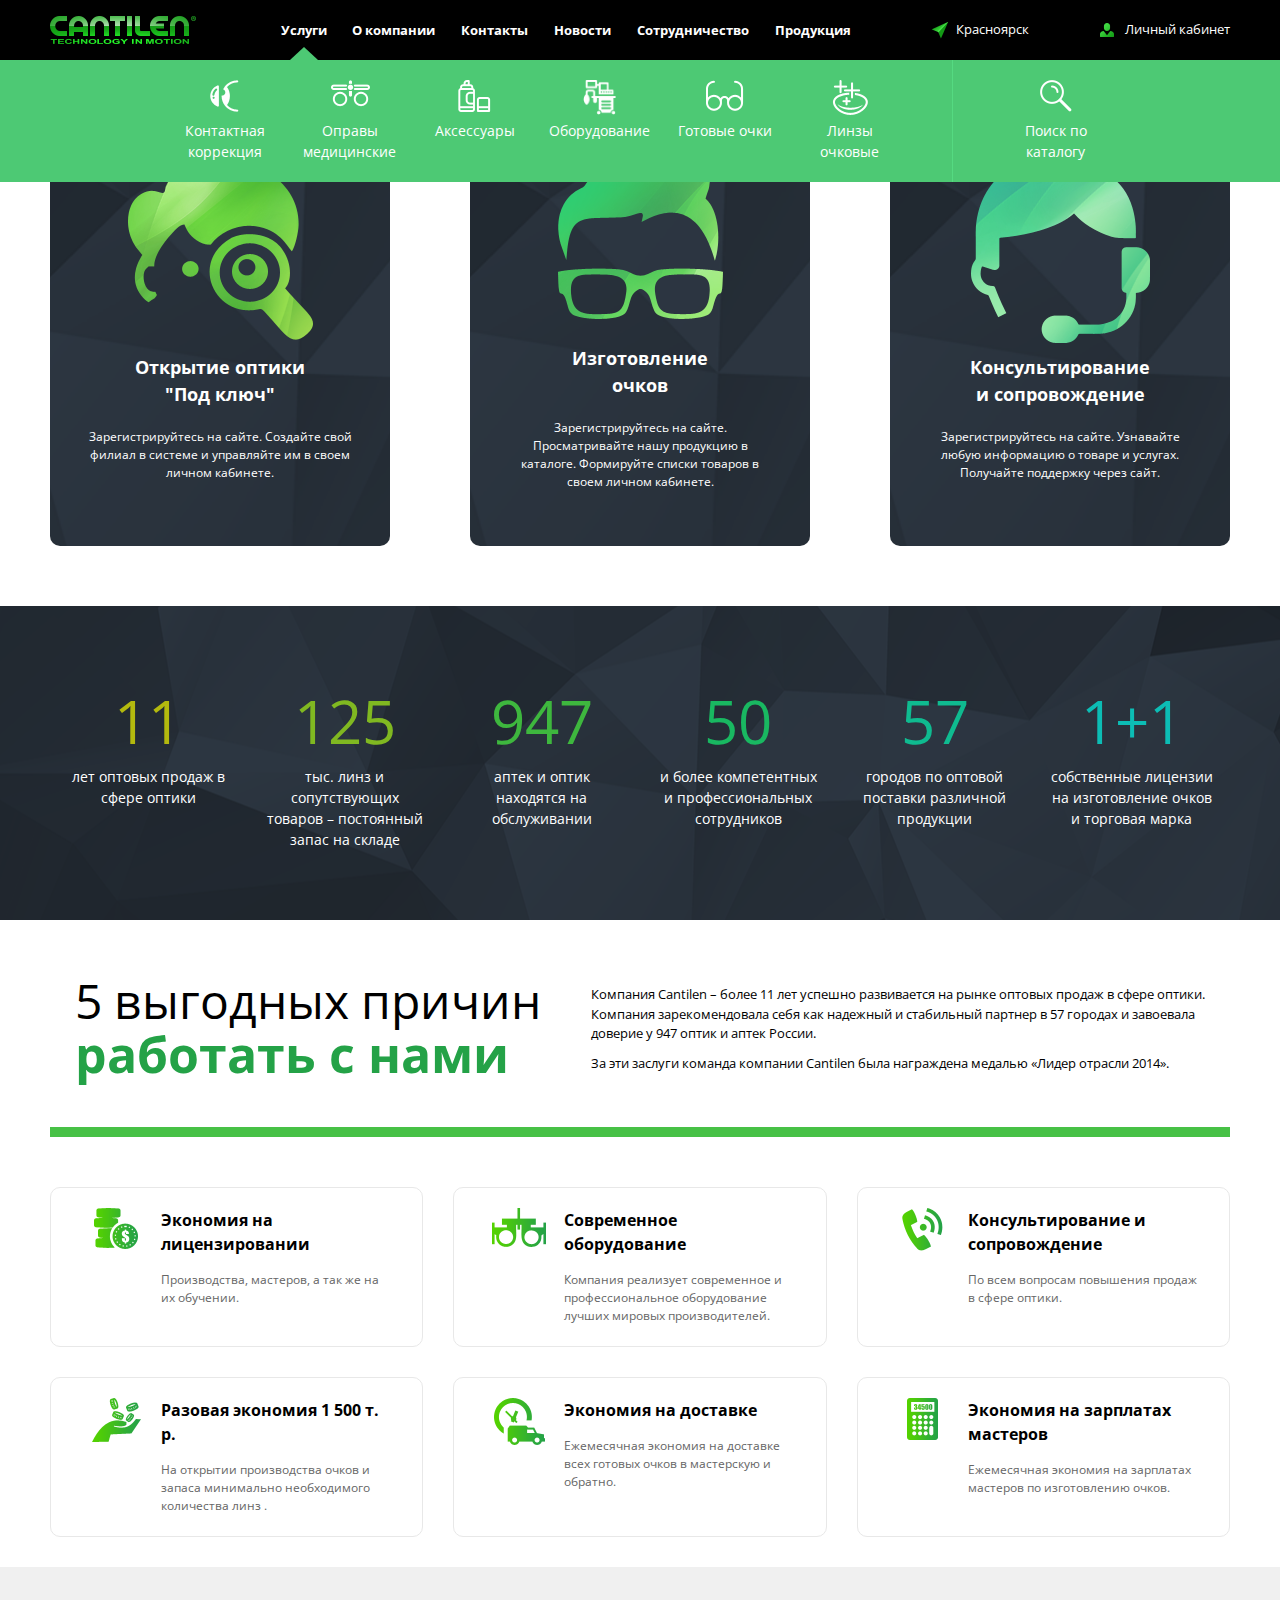
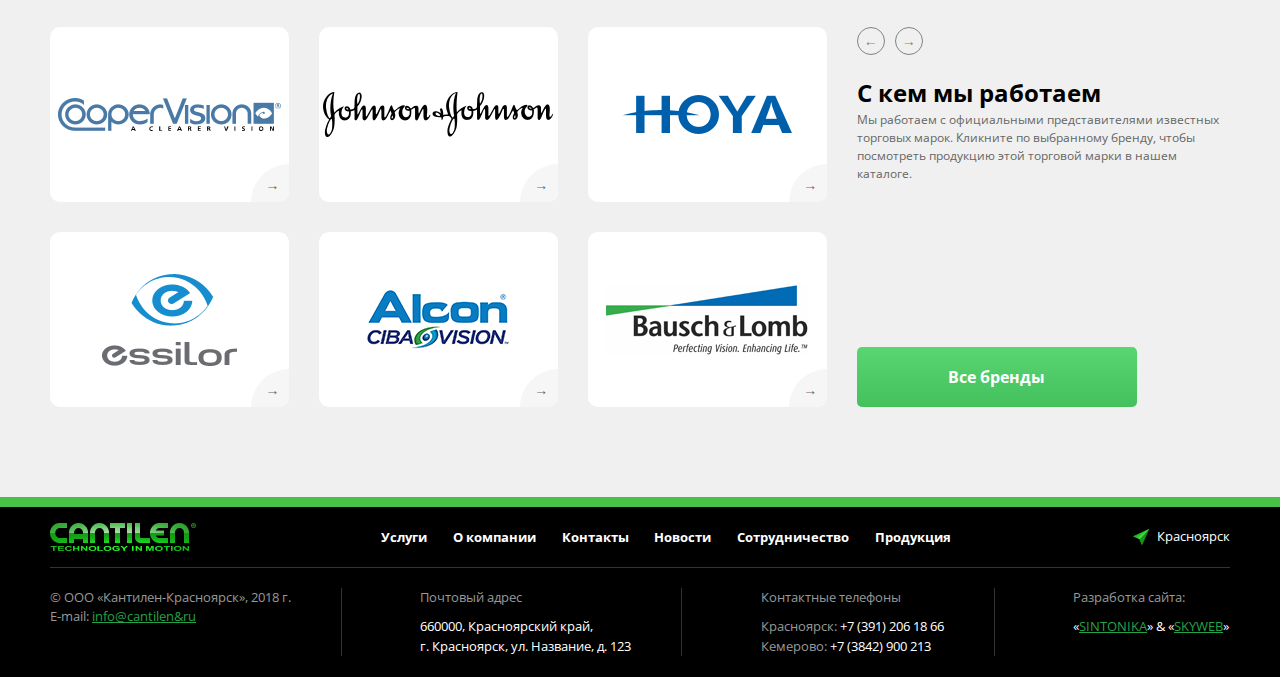
==== index.html @ 0c9dd40e "главная + типографика" ====
<!DOCTYPE html>
<html lang="en">
<head>
    <meta charset="UTF-8">
    <meta name="viewport" content="width=device-width, initial-scale=1">
    <title>Title</title>
    <link href="https://fonts.googleapis.com/css?family=Open+Sans" rel="stylesheet">
    <link rel="stylesheet" href="css/reset.css">
    <link rel="stylesheet" href="css/greed.css">
    <link rel="stylesheet" href="css/style.css">
</head>
<body>

<header class="header">
    <div class="header__inner">
        <div class="m-overlay">
            <div class="m-overlay__item _logo">
                <a href="#" class="logo"></a>
            </div>
            <div class="m-overlay__item _nav">
                <nav class="m-nav">
                    <ul>
                        <li class="m-nav__item _sub _active">
                            <a href="#" class="m-nav__link">Услуги</a>
                            <div class="subnav-overlay">
                                <div class="subnav-overlay__inner">
                                    <div class="subnav-overlay__item">
                                        <ul class="subnav">
                                            <li class="subnav__item">
                                                <a href="#" class="subnav__link _aligner">
                                                    <img src="img/icons/n_icon_1.png" alt="">
                                                    Контактная коррекция
                                                </a>
                                            </li>
                                            <li class="subnav__item">
                                                <a href="#" class="subnav__link _aligner">
                                                    <img src="img/icons/n_icon_2.png" alt="">
                                                    Оправы медицинские
                                                </a>
                                            </li>
                                            <li class="subnav__item">
                                                <a href="#" class="subnav__link _aligner">
                                                    <img src="img/icons/n_icon_3.png" alt="">
                                                    Аксессуары
                                                </a>
                                            </li>
                                            <li class="subnav__item">
                                                <a href="#" class="subnav__link _aligner">
                                                    <img src="img/icons/n_icon_4.png" alt="">
                                                    Оборудование
                                                </a>
                                            </li>
                                            <li class="subnav__item">
                                                <a href="#" class="subnav__link _aligner">
                                                    <img src="img/icons/n_icon_5.png" alt="">
                                                    Готовые очки
                                                </a>
                                            </li>
                                            <li class="subnav__item">
                                                <a href="#" class="subnav__link _aligner">
                                                    <img src="img/icons/n_icon_6.png" alt="">
                                                    Линзы очковые
                                                </a>
                                            </li>
                                        </ul>
                                    </div>
                                    <div class="subnav-overlay__item _search">
                                        <div class="search">
                                            <div class="search__inner">
                                                <div class="search__inner-item _first">
                                                    <a href="#" class="search__btn _aligner">
                                                        <img src="img/icons/n_icon_7.png" alt="">
                                                        Поиск по каталогу
                                                    </a>
                                                </div>
                                                <div class="search__inner-item _form">
                                                    <form action="#">
                                                        <input type="text" class="search__input" placeholder="Что ищем?">
                                                        <button class="search__control">Найти</button>
                                                    </form>
                                                </div>
                                                <div class="search__inner-item">
                                                    <a href="#" class="search__close">X</a>
                                                </div>
                                            </div>
                                        </div>
                                    </div>
                                </div>
                            </div>
                        </li>
                        <li class="m-nav__item">
                            <a href="#" class="m-nav__link">О компании</a>
                        </li>
                        <li class="m-nav__item">
                            <a href="#" class="m-nav__link">Контакты</a>
                        </li>
                        <li class="m-nav__item">
                            <a href="#" class="m-nav__link">Новости</a>
                        </li>
                        <li class="m-nav__item">
                            <a href="#" class="m-nav__link">Сотрудничество</a>
                        </li>
                        <li class="m-nav__item">
                            <a href="#" class="m-nav__link">Продукция</a>
                        </li>
                    </ul>
                </nav>
            </div>
            <div class="m-overlay__item">
                <a href="#" class="location">Красноярск</a>
            </div>
            <div class="m-overlay__item">
                <a href="#" class="login">Личный кабинет</a>
            </div>
            <div class="m-overlay__item _burger">
                <a href="#" class="burger"></a>
                <nav class="mob-nav">
                    <a href="#" class="mob-nav__item">Услуги</a>
                    <a href="#" class="mob-nav__item">О компании</a>
                    <a href="#" class="mob-nav__item">Контакты</a>
                    <a href="#" class="mob-nav__item">Новости</a>
                    <a href="#" class="mob-nav__item">Сотрудничество</a>
                    <a href="#" class="mob-nav__item">Продукция</a>
                </nav>
            </div>
        </div>
    </div>
</header>

<div class="wrapper _main">

    <nav class="mob-subnav grid _4">
        <a href="#" class="mob-subnav__item grid__item">
            <img src="img/icons/n_icon_1.png" alt="">
        </a>
        <a href="#" class="mob-subnav__item grid__item">
            <img src="img/icons/n_icon_2.png" alt="">
        </a>
        <a href="#" class="mob-subnav__item grid__item">
            <img src="img/icons/n_icon_3.png" alt="">
        </a>
        <a href="#" class="mob-subnav__item grid__item">
            <img src="img/icons/n_icon_4.png" alt="">
        </a>
        <a href="#" class="mob-subnav__item grid__item">
            <img src="img/icons/n_icon_5.png" alt="">
        </a>
        <a href="#" class="mob-subnav__item grid__item">
            <img src="img/icons/n_icon_6.png" alt="">
        </a>
        <div class="mob-subnav__item grid__item"></div>
        <div class="mob-subnav__item grid__item _search">
            <img class="_common _show" src="img/icons/n_icon_7.png" alt="">
            <img class="_colored _hide" src="img/icons/n_icon_7-1.png" alt="">
            <input type="text" class="mob-search _hide" placeholder="Что ищем?">
        </div>
    </nav>

    <div class="c-inner">
        <div class="serv grid _3 _mobile">
            <div class="grid__item">
                <div class="serv__item">
                    <div class="serv__item-img">
                        <img src="img/icons/b_icon_1.png" alt="">
                    </div>
                    <div class="serv__item-title">
                        Открытие оптики "Под ключ"
                    </div>
                    <div class="serv__item-desc">
                        Зарегистрируйтесь на сайте. Создайте  свой филиал в системе и управляйте им в своем личном кабинете.
                    </div>
                    <a href="#" class="serv__item-link">&darr;</a>
                </div>
            </div>
            <div class="grid__item">
                <div class="serv__item">
                    <div class="serv__item-img">
                        <img src="img/icons/b_icon_2.png" alt="">
                    </div>
                    <div class="serv__item-title">
                        Изготовление
                        очков
                    </div>
                    <div class="serv__item-desc">
                        Зарегистрируйтесь на сайте. Просматривайте нашу продукцию в каталоге. Формируйте списки товаров в своем личном кабинете.
                    </div>
                    <a href="#" class="serv__item-link">&darr;</a>
                </div>
            </div>
            <div class="grid__item">
                <div class="serv__item">
                    <div class="serv__item-img">
                        <img src="img/icons/b_icon_3.png" alt="">
                    </div>
                    <div class="serv__item-title">
                        Консультирование
                        и сопровождение
                    </div>
                    <div class="serv__item-desc">
                        Зарегистрируйтесь на сайте. Узнавайте любую информацию о товаре и услугах. Получайте поддержку через сайт.
                    </div>
                    <a href="#" class="serv__item-link">&darr;</a>
                </div>
            </div>
        </div>
    </div>

    <div class="counters">
        <div class="counters__inner grid _6 _mobile">
            <div class="counters__item grid__item">
                <div class="counters__item-title spincrement">11</div>
                <div class="counters__item-text">
                    лет оптовых продаж
                    в сфере оптики
                </div>
            </div>
            <div class="counters__item grid__item">
                <div class="counters__item-title spincrement">125</div>
                <div class="counters__item-text">
                    тыс. линз и сопутствующих
                    товаров – постоянный запас на складе
                </div>
            </div>
            <div class="counters__item grid__item">
                <div class="counters__item-title spincrement">947</div>
                <div class="counters__item-text">
                    аптек и оптик
                    находятся на
                    обслуживании
                </div>
            </div>
            <div class="counters__item grid__item">
                <div class="counters__item-title spincrement">50</div>
                <div class="counters__item-text">
                    и более компетентных и профессиональных сотрудников
                </div>
            </div>
            <div class="counters__item grid__item">
                <div class="counters__item-title spincrement">57</div>
                <div class="counters__item-text">
                    городов по оптовой поставки различной продукции
                </div>
            </div>
            <div class="counters__item grid__item">
                <div class="counters__item-title">1+1</div>
                <div class="counters__item-text">
                    собственные лицензии на изготовление очков и торговая марка
                </div>
            </div>
        </div>
    </div>

    <div class="c-inner">
        <div class="prom">
            <div class="prom__head">
                <div class="prom__head-title">
                    5 выгодных причин
                    <b>работать с нами</b>
                </div>
                <div class="prom__head-text">
                    <p>
                        Компания Cantilen – более 11 лет успешно развивается на рынке оптовых продаж в сфере оптики. Компания зарекомендовала себя как надежный и стабильный партнер в 57 городах и завоевала доверие у 947 оптик и аптек России.
                    </p>
                    <p>
                        За эти заслуги команда компании Cantilen была награждена медалью «Лидер отрасли 2014».
                    </p>
                </div>
            </div>
            <div class="prom__main grid _3 _mobile">
                <div class="grid__item">
                    <div class="prom__main-item">
                        <div class="prom__main-item-img">
                            <img src="img/icons/p_icon_1.png" alt="">
                        </div>
                        <div class="prom__main-item-desc">
                            <div class="prom__main-item-desc-title">
                                Экономия на
                                лицензировании
                            </div>
                            <div class="prom__main-item-desc-text">
                                Производства, мастеров, а так же на их обучении.
                            </div>
                        </div>
                    </div>
                </div>
                <div class="grid__item">
                    <div class="prom__main-item">
                        <div class="prom__main-item-img">
                            <img src="img/icons/p_icon_2.png" alt="">
                        </div>
                        <div class="prom__main-item-desc">
                            <div class="prom__main-item-desc-title">
                                Современное оборудование
                            </div>
                            <div class="prom__main-item-desc-text">
                                Компания реализует современное и
                                профессиональное оборудование лучших мировых производителей.
                            </div>
                        </div>
                    </div>
                </div>
                <div class="grid__item">
                    <div class="prom__main-item">
                        <div class="prom__main-item-img">
                            <img src="img/icons/p_icon_3.png" alt="">
                        </div>
                        <div class="prom__main-item-desc">
                            <div class="prom__main-item-desc-title">
                                Консультирование
                                и сопровождение
                            </div>
                            <div class="prom__main-item-desc-text">
                                По всем вопросам повышения продаж в сфере оптики.
                            </div>
                        </div>
                    </div>
                </div>
                <div class="grid__item">
                    <div class="prom__main-item">
                        <div class="prom__main-item-img">
                            <img src="img/icons/p_icon_4.png" alt="">
                        </div>
                        <div class="prom__main-item-desc">
                            <div class="prom__main-item-desc-title">
                                Разовая экономия 1 500 т. р.
                            </div>
                            <div class="prom__main-item-desc-text">
                                На открытии производства очков
                                и запаса минимально необходимого
                                количества линз .
                            </div>
                        </div>
                    </div>
                </div>
                <div class="grid__item">
                    <div class="prom__main-item">
                        <div class="prom__main-item-img">
                            <img src="img/icons/p_icon_5.png" alt="">
                        </div>
                        <div class="prom__main-item-desc">
                            <div class="prom__main-item-desc-title">
                                Экономия на доставке
                            </div>
                            <div class="prom__main-item-desc-text">
                                Ежемесячная экономия на доставке всех готовых очков в мастерскую
                                и обратно.
                            </div>
                        </div>
                    </div>
                </div>
                <div class="grid__item">
                    <div class="prom__main-item">
                        <div class="prom__main-item-img">
                            <img src="img/icons/p_icon_6.png" alt="">
                        </div>
                        <div class="prom__main-item-desc">
                            <div class="prom__main-item-desc-title">
                                Экономия на
                                зарплатах мастеров
                            </div>
                            <div class="prom__main-item-desc-text">
                                Ежемесячная экономия на зарплатах
                                мастеров по изготовлению очков.
                            </div>
                        </div>
                    </div>
                </div>
            </div>
        </div>
    </div>

    <div class="brands">
        <div class="brands__inner">
            <div class="grid _2-1 _mobile _slider-b">
                <div class="grid__item">
                    <div class="grid _slider-s">
                        <div class="grid__item">
                            <div class="brands__list grid _3 _mobile-2">
                                <div class="grid__item">
                                    <div class="brands__list-item">
                                        <img src="img/b_img_1.png" alt="">
                                        <a href="#" class="brands__list-item-link">&rarr;</a>
                                    </div>
                                </div>
                                <div class="grid__item">
                                    <div class="brands__list-item">
                                        <img src="img/b_img_2.png" alt="">
                                        <a href="#" class="brands__list-item-link">&rarr;</a>
                                    </div>
                                </div>
                                <div class="grid__item">
                                    <div class="brands__list-item">
                                        <img src="img/b_img_3.png" alt="">
                                        <a href="#" class="brands__list-item-link">&rarr;</a>
                                    </div>
                                </div>
                                <div class="grid__item">
                                    <div class="brands__list-item">
                                        <img src="img/b_img_4.png" alt="">
                                        <a href="#" class="brands__list-item-link">&rarr;</a>
                                    </div>
                                </div>
                                <div class="grid__item">
                                    <div class="brands__list-item">
                                        <img src="img/b_img_5.png" alt="">
                                        <a href="#" class="brands__list-item-link">&rarr;</a>
                                    </div>
                                </div>
                                <div class="grid__item">
                                    <div class="brands__list-item">
                                        <img src="img/b_img_6.png" alt="">
                                        <a href="#" class="brands__list-item-link">&rarr;</a>
                                    </div>
                                </div>
                            </div>
                        </div>
                        <div class="grid__item">
                            <div class="brands__list grid _3 _mobile-2">
                                <div class="grid__item">
                                    <div class="brands__list-item">
                                        <img src="img/b_img_1.png" alt="">
                                        <a href="#" class="brands__list-item-link">&rarr;</a>
                                    </div>
                                </div>
                                <div class="grid__item">
                                    <div class="brands__list-item">
                                        <img src="img/b_img_2.png" alt="">
                                        <a href="#" class="brands__list-item-link">&rarr;</a>
                                    </div>
                                </div>
                                <div class="grid__item">
                                    <div class="brands__list-item">
                                        <img src="img/b_img_3.png" alt="">
                                        <a href="#" class="brands__list-item-link">&rarr;</a>
                                    </div>
                                </div>
                                <div class="grid__item">
                                    <div class="brands__list-item">
                                        <img src="img/b_img_4.png" alt="">
                                        <a href="#" class="brands__list-item-link">&rarr;</a>
                                    </div>
                                </div>
                                <div class="grid__item">
                                    <div class="brands__list-item">
                                        <img src="img/b_img_5.png" alt="">
                                        <a href="#" class="brands__list-item-link">&rarr;</a>
                                    </div>
                                </div>
                                <div class="grid__item">
                                    <div class="brands__list-item">
                                        <img src="img/b_img_6.png" alt="">
                                        <a href="#" class="brands__list-item-link">&rarr;</a>
                                    </div>
                                </div>
                            </div>
                        </div>
                    </div>
                </div>
                <div class="grid__item">
                    <div class="brands__desc">
                        <div>
                            <div class="brands__desc-controls">
                                <a href="#" class="brands__desc-controls-item control _prev">&larr;</a>
                                <a href="#" class="brands__desc-controls-item control _next">&rarr;</a>
                            </div>
                            <div class="brands__desc-title">С кем мы работаем</div>
                            <div class="brands__desc-text">
                                Мы работаем с официальными
                                представителями известных торговых марок. Кликните по выбранному бренду, чтобы посмотреть продукцию этой торговой марки в нашем каталоге.
                            </div>
                        </div>
                        <div class="brands__desc-btn">
                            <a href="#" class="btn _lg">Все бренды</a>
                        </div>
                    </div>
                </div>
            </div>
        </div>
    </div>

</div>

<footer class="footer">
    <div class="footer__inner">
        <div class="footer__inner-unit">
            <div class="m-overlay">
                <div class="m-overlay__item _logo">
                    <a href="#" class="logo"></a>
                </div>
                <div class="m-overlay__item _nav">
                    <nav class="m-nav">
                        <a href="#" class="m-nav__link">Услуги</a>
                        <a href="#" class="m-nav__link">О компании</a>
                        <a href="#" class="m-nav__link">Контакты</a>
                        <a href="#" class="m-nav__link">Новости</a>
                        <a href="#" class="m-nav__link">Сотрудничество</a>
                        <a href="#" class="m-nav__link">Продукция</a>
                    </nav>
                </div>
                <div class="m-overlay__item">
                    <a href="#" class="location">Красноярск</a>
                </div>
            </div>
        </div>
        <div class="footer__inner-unit">
            <div class="footer__inner-unit-item">
                <div class="copyright">
                    © ООО «Кантилен-Красноярск», 2018 г. <br>
                    E-mail:
                    <a href="#">info@cantilen&ru</a>
                </div>
            </div>
            <div class="footer__inner-unit-item">
                <div class="footer__inner-unit-item-title">
                    Почтовый адрес
                </div>
                <p>
                    660000, Красноярский край, <br>
                    г. Красноярск, ул. Название, д. 123
                </p>
            </div>
            <div class="footer__inner-unit-item">
                <div class="footer__inner-unit-item-title">
                    Контактные телефоны
                </div>
                <p>
                    <span>Красноярск:</span> +7 (391) 206 18 66 <br>
                    <span>Кемерово:</span> +7 (3842) 900 213
                </p>
            </div>
            <div class="footer__inner-unit-item">
                <div class="footer__inner-unit-item-title">
                    Разработка сайта:
                </div>
                <p>
                    «<a href="#">SINTONIKA</a>»
                    &
                    «<a href="#">SKYWEB</a>»
                </p>
            </div>
        </div>
    </div>
</footer>

<script src="js/greed.js"></script>
<script src="js/jquery.js"></script>
<script src="js/jquery.spincrement.min.js"></script>
<script src="js/script.js"></script>
</body>
</html>
---- css/greed.css ----
* {
    box-sizing: border-box;
    }

*::before, *::after {
    box-sizing: border-box;
    }

/*Grid*/

.grid {
    position: relative;
    /*margin: 0 -15px;*/
    box-sizing: border-box;
    display: flex;
    flex-flow: row wrap;
    align-content: stretch;
    }

.grid__item {
    position: relative;
    /*padding: 0 15px;*/
    flex-grow: 0;
    flex-shrink: 0;
    width: 100%;
    }

.grid._2 {
    }

    .grid._2 > .grid__item {
        width: calc(100% / 2);
        }

.grid._3 {
    }

    .grid._3 > .grid__item {
        width: calc(100% / 3);
        }

.grid._4 {
    }

    .grid._4 > .grid__item {
        width: calc(100% / 4);
        }

.grid._5 {
    }

    .grid._5 > .grid__item {
        width: calc(100% / 5);
        }

.grid._6 {
    }

    .grid._6 > .grid__item {
        width: calc(100% / 6);
        }

.grid._2-1 {
    }

    .grid._2-1 > .grid__item {
        width: calc(100% / 3 * 2);
        }
    
    .grid._2-1 > .grid__item:nth-child(2n) {
        width: calc(100% / 3);
        }

.grid._1-2 {
    }

    .grid._1-2 > .grid__item {
        width: calc(100% / 3);
        }
    
    .grid._1-2 > .grid__item:nth-child(2n) {
        width: calc(100% / 3 * 2);
        }

.grid._3-1 {
    }

    .grid._3-1 > .grid__item {
        width: calc(100% / 4 * 3);
        }
    
    .grid._3-1 > .grid__item:nth-child(2n) {
        width: calc(100% / 4);
        }

.grid._1-3 {
    }

    .grid._1-3 > .grid__item {
        width: calc(100% / 4);
        }
    
    .grid._1-3 > .grid__item:nth-child(2n) {
        width: calc(100% / 4 * 3);
        }

.grid._1-2-1 {
    }

    .grid._1-2-1 > .grid__item {
        width: calc(100% / 2);
        }
    
    .grid._1-2-1 > .grid__item:nth-child(3n+1) {
        width: calc(100% / 4);
        }
    
    .grid._1-2-1 > .grid__item:nth-child(3n) {
        width: calc(100% / 4);
        }

.grid._4-1 {
    }

    .grid._4-1 > .grid__item {
        width: calc(100% / 5 * 4);
        }
    
    .grid._4-1 > .grid__item:nth-child(2n) {
        width: calc(100% / 5);
        }

.grid._1-4 {
    }

    .grid._1-4 > .grid__item {
        width: calc(100% / 5);
        }
    
    .grid._1-4 > .grid__item:nth-child(2n) {
        width: calc(100% / 5 * 4);
        }

.grid._1-3-1 {
    }

    .grid._1-3-1 > .grid__item {
        width: calc(100% / 5 * 3);
        }
    
    .grid._1-3-1 > .grid__item:nth-child(3n+1) {
        width: calc(100% / 5);
        }
    
    .grid._1-3-1 > .grid__item:nth-child(3n) {
        width: calc(100% / 5);
        }

.grid._5-1 {
    }

    .grid._5-1 > .grid__item {
        width: calc(100% / 6 * 5);
        }
    
    .grid._5-1 > .grid__item:nth-child(2n) {
        width: calc(100% / 6);
        }

.grid._1-5 {
    }

    .grid._1-5 > .grid__item {
        width: calc(100% / 6);
        }
    
    .grid._1-5 > .grid__item:nth-child(2n) {
        width: calc(100% / 6 * 5);
        }

.grid._1-4-1 {
    }

    .grid._1-4-1 > .grid__item {
        width: calc(100% / 3 * 2);
        }
    
    .grid._1-4-1 > .grid__item:nth-child(3n+1) {
        width: calc(100% / 6);
        }
    
    .grid._1-4-1 > .grid__item:nth-child(3n) {
        width: calc(100% / 6);
        }

/*Uncommon sizes*/

.grid._2-3 {
    }

    .grid._2-3 > .grid__item {
        width: calc(100% / 5 * 2);
        }
    
    .grid._2-3 > .grid__item:nth-child(2n) {
        width: calc(100% / 5 * 3);
        }

.grid._3-2 {
    }

    .grid._3-2 > .grid__item {
        width: calc(100% / 5 * 3);
        }
    
    .grid._3-2 > .grid__item:nth-child(2n) {
        width: calc(100% / 5 * 2);
        }

.grid._4-5 {
    }

    .grid._4-5 > .grid__item {
        width: calc(100% / 9 * 4);
        }
    
    .grid._4-5 > .grid__item:nth-child(2n) {
        width: calc(100% / 9 * 5);
        }

.grid._5-4 {
    }

    .grid._5-4 > .grid__item {
        width: calc(100% / 9 * 5);
        }
    
    .grid._5-4 > .grid__item:nth-child(2n) {
        width: calc(100% / 9 * 4);
        }

/*Mobile grid*/

@media (max-width: 767px) {
    
    .grid._mobile {
        }
    
        .grid._mobile > .grid__item:nth-child(n) {
            width: 100%;
            }
    
    .grid._mobile-2 {
        }
    
        .grid._mobile-2 > .grid__item:nth-child(n) {
            width: calc(100% / 2);
            }
    
    .grid._mobile-3 {
        }
    
        .grid._mobile-3 > .grid__item:nth-child(n) {
            width: calc(100% / 3);
            }
    
    .grid._mobile-4 {
        }
    
        .grid._mobile-4 > .grid__item:nth-child(n) {
            width: calc(100% / 4);
            }
    
    .grid._mobile-5 {
        }
    
        .grid._mobile-5 > .grid__item:nth-child(n) {
            width: calc(100% / 5);
            }
    
    .grid._mobile-6 {
        }
    
        .grid._mobile-6 > .grid__item:nth-child(n) {
            width: calc(100% / 6);
            }
    
    .grid._mobile-2-1 {
        }
    
        .grid._mobile-2-1 > .grid__item {
            width: calc(100% / 3 * 2);
            }
    
        .grid._mobile-2-1 > .grid__item:nth-child(2n) {
            width: calc(100% / 3);
            }
    
    .grid._mobile-1-2 {
        }
    
        .grid._mobile-1-2 > .grid__item {
            width: calc(100% / 3);
            }
        
        .grid._mobile-1-2 > .grid__item:nth-child(2n) {
            width: calc(100% / 3 * 2);
            }
    
    .grid._mobile-3-1 {
        }
    
        .grid._mobile-3-1 > .grid__item {
            width: calc(100% / 4 * 3);
            }
        
        .grid._mobile-3-1 > .grid__item:nth-child(2n) {
            width: calc(100% / 4);
            }
    
    .grid._mobile-1-3 {
        }
    
        .grid._mobile-1-3 > .grid__item {
            width: calc(100% / 4);
            }
        
        .grid._mobile-1-3 > .grid__item:nth-child(2n) {
            width: calc(100% / 4 * 3);
            }
    
    .grid._mobile-1-2-1 {
        }
    
        .grid._mobile-1-2-1 > .grid__item {
            width: calc(100% / 2);
            }
        
        .grid._mobile-1-2-1 > .grid__item:nth-child(3n+1) {
            width: calc(100% / 4);
            }
        
        .grid._mobile-1-2-1 > .grid__item:nth-child(3n) {
            width: calc(100% / 4);
            }
    
    .grid._mobile-4-1 {
        }
    
        .grid._mobile-4-1 > .grid__item {
            width: calc(100% / 5 * 4);
            }
        
        .grid._mobile-4-1 > .grid__item:nth-child(2n) {
            width: calc(100% / 5);
            }
    
    .grid._mobile-1-4 {
        }
    
        .grid._mobile-1-4 > .grid__item {
            width: calc(100% / 5);
            }
        
        .grid._mobile-1-4 > .grid__item:nth-child(2n) {
            width: calc(100% / 5 * 4);
            }
    
    .grid._mobile-1-3-1 {
        }
    
        .grid._mobile-1-3-1 > .grid__item {
            width: calc(100% / 5 * 3);
            }
        
        .grid._mobile-1-3-1 > .grid__item:nth-child(3n+1) {
            width: calc(100% / 5);
            }
        
        .grid._mobile-1-3-1 > .grid__item:nth-child(3n) {
            width: calc(100% / 5);
            }
    
    .grid._mobile-5-1 {
        }
    
        .grid._mobile-5-1 > .grid__item {
            width: calc(100% / 6 * 5);
            }
        
        .grid._mobile-5-1 > .grid__item:nth-child(2n) {
            width: calc(100% / 6);
            }
    
    .grid._mobile-1-5 {
        }
    
        .grid._mobile-1-5 > .grid__item {
            width: calc(100% / 6);
            }
        
        .grid._mobile-1-5 > .grid__item:nth-child(2n) {
            width: calc(100% / 6 * 5);
            }
    
    .grid._mobile-1-4-1 {
        }
    
        .grid._mobile-1-4-1 > .grid__item {
            width: calc(100% / 3 * 2);
            }
        
        .grid._mobile-1-4-1 > .grid__item:nth-child(3n+1) {
            width: calc(100% / 6);
            }
        
        .grid._mobile-1-4-1 > .grid__item:nth-child(3n) {
            width: calc(100% / 6);
            }
        
    }

/*Features*/

.grid._vertical {
    flex-direction: column;
    }

    .grid._vertical > .grid__item {
        align-self: stretch;
        flex-basis: 50%;
        }


/*Slider*/

.grid._slider {
    flex-wrap: nowrap;
    overflow: hidden;
    }
    .grid._slider > .grid__item {
        margin-left: 0;
        transition: all 0.3s ease;
        }

._slider .control._next,
._slider .control._prev {
    position: absolute;
    top: 50%;
    z-index: 13;
    font-size: 26px;
    cursor: pointer;
    }
._slider .control._next {
    right: 0;
    }
._slider .control._prev {
    left: 0;
    }
---- css/style.css ----
/*Grid adjust*/

.grid {
    margin: 0 -15px;
    }
    .grid__item {
        /*padding: 0 15px 30px;*/
        padding: 0 15px;
        }

.grid._slider-s {
    flex-wrap: nowrap;
    overflow: hidden;
    }
    .grid._slider-s > .grid__item {
        margin-left: 0;
        transition: all 0.3s ease;
        }

/*Common styles*/

body {
    position: relative;
    /*padding-top: 60px;*/
    /*padding-top: 240px;*/
    /*padding-bottom: 180px;*/
    /*padding-bottom: 200px;*/
    /*min-height: 100vh;*/
    font-family: 'Open Sans', sans-serif;
    font-size: 14px;
    line-height: 1.5;
    color: #000000;
    }

.wrapper {
    position: relative;
    padding-top: 60px;
    /*padding-top: 240px;*/
    padding-bottom: 180px;
    /*padding-bottom: 200px;*/
    /*padding-left: 10px;*/
    /*padding-right: 10px;*/
    margin: 0 auto;
    max-width: 1200px;
    min-height: 100vh;
    overflow-x: hidden;
    }
.wrapper._main {
    max-width: 100%;
    }

.c-inner {
    position: relative;
    margin: 0 auto;
    padding-left: 10px;
    padding-right: 10px;
    max-width: 1200px;
    }

a {
    text-decoration: underline;
    color: #24a247;
    transition: all 0.2s ease;
    }
a:visited {
    color: #226f46;
    }
a:visited:hover,
a:hover {
    color: #18da58;
    }

.btn:visited,
.btn {
    padding: 0 10px;
    min-width: 160px;
    display: inline-block;
    vertical-align: top;
    border: 0;
    border-radius: 5px;
    font-size: 16px;
    font-weight: bold;
    line-height: 40px;
    text-align: center;
    text-decoration: none;
    color: #ffffff;
    background: #59d572; /* Old browsers */
    background: -moz-linear-gradient(top, #59d572 0%, #43c15d 100%); /* FF3.6-15 */
    background: -webkit-linear-gradient(top, #59d572 0%,#43c15d 100%); /* Chrome10-25,Safari5.1-6 */
    background: linear-gradient(to bottom, #59d572 0%,#43c15d 100%); /* W3C, IE10+, FF16+, Chrome26+, Opera12+, Safari7+ */
    cursor: pointer;
    transition: none;
    }
.btn:hover,
.btn:visited:hover,
.btn:focus,
.btn:visited:focus {
    color: #ffffff;
    background: #43c15d;
    }
.btn._lg {
    min-width: 280px;
    line-height: 60px;
    }
.btn._lg:hover,
.btn._lg:focus {
    background: #ffbb00;
    }
.btn:disabled,
.btn._lg:disabled {
    background: #e9e9e9; /* Old browsers */
    background: -moz-linear-gradient(top, #e9e9e9 0%, #dbdbdb 100%); /* FF3.6-15 */
    background: -webkit-linear-gradient(top, #e9e9e9 0%,#dbdbdb 100%); /* Chrome10-25,Safari5.1-6 */
    background: linear-gradient(to bottom, #e9e9e9 0%,#dbdbdb 100%); /* W3C, IE10+, FF16+, Chrome26+, Opera12+, Safari7+ */
    cursor: default;
    }

.radio {
    margin: 0 0 10px;
    /*display: block;*/
    display: inline-block;
    }
    .radio input[type="radio"] {
        display: none;
        }
    .radio__label {
        position: relative;
        padding: 0 10px 0 25px;
        }
    .radio__label:before,
    .radio__label:after {
        position: absolute;
        display: block;
        border-radius: 50%;
        transition: all 0.3s ease;
        content: '';
        }
    .radio__label:before {
        top: 2px;
        /*top: 0;*/
        left: 0;
        width: 16px;
        height: 16px;
        border: 1px solid #ccc;
        }
    .radio__label:after {
        top: 5px;
        /*top: 3px;*/
        left: 3px;
        height: 10px;
        width: 10px;
        background: #43c15d;
        opacity: 0;
        transition: all 0.2s ease;
        }
    .radio input[type="radio"]:checked ~ .radio__label:after {
        opacity: 1;
        }

.check {
    margin: 0 0 10px;
    /*display: block;*/
    display: inline-block;
    }
    .check input[type="checkbox"] {
        display: none;
        }
    .check__label {
        position: relative;
        padding: 0 10px 0 25px;
        }
    .check__label:before,
    .check__label:after {
        position: absolute;
        display: block;
        transition: all 0.3s ease;
        content: '';
        }
    .check__label:before {
        top: 2px;
        /*top: 0;*/
        left: 0;
        width: 16px;
        height: 16px;
        border: 1px solid #ccc;
        }
    .check__label:after {
        top: 5px;
        /*top: 3px;*/
        left: 3px;
        height: 10px;
        width: 10px;
        background: #43c15d;
        opacity: 0;
        transition: all 0.2s ease;
        }
    .check input[type="checkbox"]:checked ~ .check__label:after {
        opacity: 1;
        }

.c-input {
    margin: 10px 0 10px;
    padding: 0 20px;
    height: 50px;
    width: 100%;
    display: inline-block;
    border: 1px solid #ccc;
    border-radius: 5px;
    background: #f7f7f7;
    font-family: "Open Sans";
    font-size: 14px;
    color: #000;
    transition: all 0.2s ease;
    }
.c-input::placeholder {
    font-family: "Open Sans";
    font-size: 14px;
    color: #999999;
    }
/*.c-input:focus,*/
.c-input._filled {
    border-color: #ccc;
    border-radius: 5px;
    background: #fff;
    box-shadow: none;
    outline: none;
    }
.c-input:focus {
/*.c-input:hover {*/
    border-color: transparent;
    border-radius: 5px;
    background: #fff;
    box-shadow: none;
    outline: none;
    }

.c-text {
    margin: 10px 0 10px;
    padding: 15px 20px;
    min-height: 120px;
    width: 100%;
    display: inline-block;
    border: 1px solid #ccc;
    border-radius: 5px;
    font-family: "Open Sans";
    font-size: 14px;
    background: #f7f7f7;
    color: #000;
    transition: all 0.2s ease;
    }
.c-text::placeholder,
.c-text:-moz-placeholder,
.c-text::-webkit-input-placeholder {
    font-family: "Open Sans";
    font-size: 14px;
    color: #999999;
    }
/*.c-text:focus,*/
.c-text._filled {
    border-color: #ccc;
    border-radius: 5px;
    background: #fff;
    box-shadow: none;
    outline: none;
    }
.c-text:focus {
/*.c-text:hover {*/
    border-color: transparent;
    border-radius: 5px;
    background: #fff;
    box-shadow: none;
    outline: none;
    }

.c-select {
    margin: 10px 0 10px;
    padding: 0 20px;
    height: 50px;
    width: 100%;
    display: inline-block;
    border: 1px solid #ccc;
    border-radius: 5px;
    background: #f7f7f7;
    font-family: "Open Sans";
    font-size: 14px;
    color: #000;
    transition: all 0.2s ease;
    }
.c-select:focus {
    border-color: transparent;
    border-radius: 5px;
    background: #fff;
    box-shadow: none;
    outline: none;
    }
    .c-select > option {
        padding: 0 15px;
        border-color: transparent;
        line-height: 30px;
        }
    .c-select > option:hover {
        background: #f7f7f7;
        color: #000000;
        }

.error-alert {
    padding: 10px 20px;
    display: block;
    color: #ff3333;
    }

.hint {
    position: relative;
    display: inline-block;
    color: #24a247;
    text-decoration: underline;
    text-decoration-style: dotted;
    }
    .hint__popup {
        display: none;
        position: absolute;
        z-index: 13;
        bottom: calc(100% + 5px);
        left: calc(50% - 100px);
        padding: 10px 20px;
        min-width: 200px;
        background: #f0f0f0;
        color: #666666;
        /*opacity: 0;*/
        transition: all 0.2s ease 0.1s;
        }
    .hint__popup:after {
        position: absolute;
        top: 100%;
        left: calc(50% - 11px);
        width: 0;
        height: 0;
        border-style: solid;
        border-width: 10px 11px 0 11px;
        border-color: #f0f0f0 transparent transparent transparent;
        content: '';
        }
    .hint:hover .hint__popup {
        display: block;
        /*opacity: 1;*/
        }

.main {

    }
    .main p {
        margin: 0 0 40px;
        }
    .main em {
        font-style: italic;
        }
    .main strong {
        font-weight: bold;
        }
    .main .t-title {
        margin-bottom: 3px;
        display: block;
        border-bottom: 4px solid #45c052;
        font-size: 13px;
        font-style: italic;
        color: #666666;
        }
    .main table {
        width: 100%;
        }
        .main thead {
            font-weight: bold;
            background: #000000;
            color: #cccccc;
            }
        .main tbody {
            }
        .main tr {
            border-top: 1px solid #cccccc;
            border-bottom: 1px solid #cccccc;
            }
        .main td {
            padding: 15px;
            vertical-align: middle;
            }
    .main ol,
    .main ul {
        padding-left: 30px;
        font-weight: bold;
        }
        .main ol li,
        .main ul li {
            padding-left: 5px;
            }
            .main ol span,
            .main ul span,
            .main ol p,
            .main ul p {
                font-weight: normal;
                }
    .main ol {
        list-style-type: decimal;
        }
        .main ol  ol {
            list-style-type: upper-alpha;
            }
            .main ol  ol  ol {
                list-style-type: lower-alpha;
                }
                .main ol  ol  ol ol {
                    list-style-type: lower-roman;
                    }
    .main ul {
        list-style-type: square;
        }
        .main ul ul {
            list-style-type: square;
            }
            /*.main ul ul li {*/
                /*position: relative;*/
                /*}*/
            /*.main ul ul li:before {*/
                /*position: absolute;*/
                /*top: 9px;*/
                /*left: -16px;*/
                /*height: 3px;*/
                /*width: 3px;*/
                /*background: #ffffff;*/
                /*content: '';*/
                /*}*/
            .main ul ul ul {
                list-style-type: disc;
                }
                .main ul ul ul ul {
                    list-style-type: circle;
                    }
    .main ul.list {
        padding: 0;
        list-style: none;
        font-weight: normal;
        }
        .main ul.list li {
            padding: 0 0 10px 40px;
            }
            .main ul.list li > * {
                /*font-weight: normal;*/
                }
            .main ul.list li > strong,
            .main ul.list li > b {
                margin: 0 0 0 -40px;
                display: block;
                font-weight: bold;
                }
h1, h2, h3, h4, h5, h6 {
    margin: 0 0 10px;
    font-weight: bold;
    }
h1 {
    font-size: 34px;
    }
h2 {
    font-size: 34px;
    }
h3 {
    font-size: 28px;
    }
h4 {
    font-size: 24px;
    }
h5 {
    font-size: 20px;
    }
h6 {
    font-size: 16px;
    }

/*Sidebar*/

.sidebar {
    padding: 20px;
    background: #f0f0f0;
    }
    .sidebar__unit {
        padding: 0 0 10px;
        }
    .sidebar__unit:last-child {
        padding-bottom: 0;
        }
        .sidebar__unit-title {
            margin: 0 0 5px;
            font-size: 16px;
            }
        .sidebar__unit-list {

            }
            .sidebar__unit-list-item {
                margin: 0 0 5px;
                display: block;
                font-size: 14px;
                color: #24a247;
                }

/*Header*/

.header {
    position: fixed;
    z-index: 21;
    top: 0;
    left: 0;
    right: 0;
    width: 100%;
    /*min-height: 60px;*/
    background: #000000;
    }
    .header__inner {
        margin: 0 auto;
        padding-left: 10px;
        padding-right: 10px;
        /*height: 60px;*/
        /*min-height: 60px;*/
        max-width: 1200px;
        }

/*Main overlay*/

.m-overlay {
    position: relative;
    height: 60px;
    width: 100%;
    display: flex;
    flex-flow: row nowrap;
    align-items: center;
    justify-content: space-between;
    }
    .m-overlay__item {
        /*flex: 1 1 20%;*/
        /*height: 100%;*/
        }
    .m-overlay__item._logo {
        height: 100%;
        }
    .m-overlay__item:first-child {
        /*flex: 0 0 20%;*/
        }
    .m-overlay__item._nav {
        flex: 0 1 50%;
        /*flex: 0 0 50%;*/
        }
    .m-overlay__item._burger {
        display: none;
        }

        .location,
        .location:visited,
        .burger,
        .burger:visited,
        .login,
        .login:visited {
            padding: 0 0 0 25px;
            min-height: 20px;
            display: block;
            font-size: 13px;
            text-decoration: none;
            color: #ffffff;
            background: left center no-repeat;
            }
        .location {
            background-image: url(../img/icons/i_location.png);
            }
        .burger {
            background-image: url(../img/icons/i_burger.png);
            }
        .login {
            background-image: url(../img/icons/i_person.png);
            }

/*Mobile nav*/

.mob-nav {
    position: fixed;
    top: 60px;
    left: 0;
    right: 0;
    padding: 20px;
    display: none;
    /*display: flex;*/
    flex-flow: column nowrap;
    align-items: center;
    background: #000000;
    }
    .mob-nav__item:visited,
    .mob-nav__item {
        font-size: 16px;
        font-weight: bold;
        line-height: 40px;
        text-decoration: none;
        color: #ffffff;
        }
    .mob-nav__item:focus,
    .mob-nav__item:hover {
        font-size: 16px;
        font-weight: bold;
        text-decoration: none;
        color: #ffffff;
        }

/*Logo*/

.logo {
    min-width: 150px;
    height: 100%;
    display: block;
    background: url("../img/logo.png") left center no-repeat;
    }

/*Main nav*/

.m-nav,
.m-nav > ul {
    display: flex;
    flex-flow: row nowrap;
    align-items: center;
    justify-content: space-between;
    }
    .m-nav ul {
        width: 100%;
        }
    .m-nav__link,
    .m-nav__link:visited {
        position: relative;
        padding: 0 10px;
        display: block;
        font-size: 13px;
        font-weight: bold;
        line-height: 60px;
        text-decoration: none;
        color: #ffffff;
        }
    .m-nav__item,
    .m-nav__item:visited {
        position: relative;
        }
    .m-nav__item._sub:before {
        position: absolute;
        bottom: 0;
        left: calc(50% - 14px);
        width: 0;
        height: 0;
        border-style: solid;
        border-width: 0 14px 13px 14px;
        border-color: transparent transparent #4dc974 transparent;
        content: '';
        display: block;
        /*display: none;*/
        opacity: 0;
        transition: opacity 0.2s ease;
        }
    .m-nav__item._sub:hover:before,
    .m-nav__item._active:before {
        opacity: 1;
        /*display: block;*/
        }

/*Subnav*/

.subnav-overlay {
    position: fixed;
    z-index: -1;
    top: 60px;
    left: 0;
    padding:0;
    /*padding: 20px;*/
    height: 0;
    width: 100%;
    /*display: flex;*/
    /*justify-content: center;*/
    background: #4dc974;
    /*display: none;*/
    opacity: 0;
    overflow: hidden;
    transition: opacity 0.2s ease;
    }
.m-nav__item._active .subnav-overlay,
.m-nav__item:hover .subnav-overlay {
    z-index: 21;
    padding: 0;
    /*padding: 20px;*/
    height: auto;
    /*display: flex;*/
    opacity: 1;
    }
    .subnav-overlay__inner {
        margin: 0 auto;
        max-width: 1200px;
        display: flex;
        justify-content: center;
        /*justify-content: space-between;*/
        }
    .subnav-overlay__inner._active {
        justify-content: space-between;
        }
    .subnav-overlay__item {
        padding: 0 40px;
        }
    .subnav-overlay__item:first-child {
        border-right: 1px solid #55da81;
        width: auto;
        opacity: 1;
        transition: all 0.3s ease;
        }
    .subnav-overlay__inner._active .subnav-overlay__item:first-child {
        padding: 0;
        width: 0;
        opacity: 0;
        overflow: hidden;
        }
    .subnav-overlay__item._search {
        cursor: pointer;
        }
    .subnav-overlay__inner._active .subnav-overlay__item._search {
        padding: 0 10px;
        width: 100%;
        }
.subnav {
    display: flex;
    flex-flow: row nowrap;
    align-items: stretch;
    /*align-items: flex-start;*/
    justify-content: space-between;
    }
    .subnav__item {
        padding: 20px 0;
        /*padding: 20px 10px;*/
        display: block;
        }
    .subnav__item:hover {
        background: #175635;
        }
    .subnav__link,
    .subnav__link:visited {
        position: relative;
        padding: 40px 0 0;
        /*padding: 40px 0 20px;*/
        margin: 0 10px;
        width: 105px;
        display: block;
        text-align: center;
        text-decoration: none;
        color: #ffffff;
        }
    .subnav__link:visited:hover,
    .subnav__link:hover {
        color: #ffffff;
        text-decoration: none;
        }
        .subnav__link img {
            position: absolute;
            top: 0;
            /*left: 50%;*/
            max-height: 35px;
            height: auto;
            width: auto;
            display: inline-block;
            }

/*Mobile subnav*/

.mob-subnav {
    position: relative;
    padding: 10px;
    display: none;
    flex-flow: row wrap;
    justify-content: flex-start;
    align-items: stretch;
    background: #4dc974;
    }
    .mob-subnav__item {
        /*padding: 15px;*/
        /*padding-top: 15px;*/
        /*padding-bottom: 15px;*/
        margin-bottom: 5px;
        margin-top: 5px;
        height: 52px;
        display: block;
        line-height: 52px;
        /*flex: 0 1 25%;*/
        text-align: center;
        }
    .mob-subnav__item._search {
        position: static;
        cursor: pointer;
        }
        .mob-subnav__item img {
            max-height: 35px;
            height: auto;
            width: auto;
            display: inline-block;
            vertical-align: middle;
            }
        .mob-subnav__item._search img._common {
            /*display: none;*/
            }
        .mob-subnav__item._search img._colored {
            position: relative;
            z-index: 13;
            max-height: 35px;
            height: auto;
            width: auto;
            /*display: inline-block;*/
            vertical-align: middle;
            }
        .mob-subnav__item._search ._hide {
            display: none;
            }
        .mob-subnav__item._search ._show {
            display: inline-block;
            }

/*Search*/

.search {
    }
    .search__inner {
        /*padding: 20px 0;*/
        display: flex;
        flex-flow: row nowrap;
        }
    .subnav-overlay__inner._active .search__inner {
        margin: 0 auto;
        max-width: 1200px;
        justify-content: space-between;
        align-items: center;
        }
        .search__inner-item {
            padding: 20px 0;
            display: none;
            }
        .subnav-overlay__inner._active .search__inner-item {
            display: block;
            }
        .search__inner-item._first {
            display: block;
            }
        .search__inner-item._first:hover {
            background: #175635;
            }
        .search__inner-item._form {
            flex: 0 1 50%;
            white-space: nowrap;
            }
    .search__btn,
    .search__btn:visited {
        position: relative;
        padding: 40px 0 0;
        margin: 0 10px;
        width: 105px;
        display: block;
        text-align: center;
        text-decoration: none;
        color: #ffffff;
        }
    .search__btn:visited:hover,
    .search__btn:hover {
        color: #ffffff;
        text-decoration: none;
        }
        .search__btn img {
            position: absolute;
            top: 0;
            left: 50%;
            max-height: 35px;
            height: auto;
            width: auto;
            display: inline-block;
            }
        /*.search form {*/
            /*white-space: nowrap;*/
            /*}*/
        .search__input {
            padding: 0 25px;
            width: 100%;
            max-width: 500px;
            border: 0;
            border-radius: 5px 0 0 5px;
            display: inline-block;
            line-height: 50px;
            background: #ffffff;
            }
        .search__control {
            margin: 0 0 0 -5px;
            padding: 0 30px;
            border: 0;
            border-radius: 0 5px 5px 0;
            display: inline-block;
            line-height: 50px;
            background: #c8f9d6;
            }

/*Mobile search*/

.mob-search {
    position: absolute;
    /*left: 25px;*/
    right: 25px;
    bottom: 15px;
    z-index: 5;
    padding: 0 15% 0 30px;
    min-width: 90%;
    display: none;
    height: 52px;
    border: 0;
    border-radius: 5px;
    line-height: 52px;
    background: #ffffff;
    }

/*Services*/

.serv {
    margin: 0 -40px;
    padding-top: 40px;
    }
    .serv > .grid__item {
        padding: 0 40px 60px;
        }
    .serv__item {
        position: relative;
        padding: 35px;
        height: 100%;
        display: flex;
        flex-flow: column nowrap;
        justify-content: center;
        align-items: center;
        border-radius: 10px;
        text-align: center;
        color: #ffffff;
        background: url("../img/bg_dark.png") center no-repeat;
        -webkit-background-size: cover;
        background-size: cover;
        }
        .serv__item-img {
            /*max-width: 190px;*/
            min-height: 210px;
            height: auto;
            display: flex;
            align-items: center;
            flex: 0 0 50%;
            }
            .serv__item-img img {
                height: auto;
                width: auto;
                max-height: 100%;
                max-width: 100%;
                display: block;
                }
        .serv__item-title {
            margin-bottom: 20px;
            max-width: 180px;
            font-size: 18px;
            font-weight: bold;
            }
        .serv__item-desc {
            margin-bottom: 20px;
            font-size: 12px;
            }
        .serv__item-link:visited,
        .serv__item-link:link,
        .serv__item-link:hover,
        a.serv__item-link:hover,
        .serv__item-link {
            position: absolute;
            z-index: 5;
            bottom: 0;
            left: calc(50% - 38px);
            height: 38px;
            width: 76px;
            display: none;
            border-radius: 50px 50px 0 0;
            font-size: 22px;
            text-decoration: none;
            color: #ffffff;
            background: #24a247;
            }
        .serv__item:focus .serv__item-link,
        .serv__item:hover .serv__item-link {
            display: block;
            }

/*Counters*/

.counters {
    padding-top: 70px;
    padding-bottom: 70px;
    background: url("../img/bg_dark.png") center no-repeat;
    -webkit-background-size: cover;
    background-size: cover;
    }
    .counters__inner {
        margin: 0 auto;
        padding-left: 10px;
        padding-right: 10px;
        max-width: 1200px;
        }
    .counters__item {
        text-align: center;
        display: flex;
        flex-flow: column nowrap;
        }
    .counters__item:nth-child(1) {
        color: #b3b90e;
        }
    .counters__item:nth-child(2) {
        color: #80b821;
        }
    .counters__item:nth-child(3) {
        color: #3eb73e;
        }
    .counters__item:nth-child(4) {
        color: #19b861;
        }
    .counters__item:nth-child(5) {
        color: #0fbb90;
        }
    .counters__item:nth-child(6) {
        color: #0cbdb5;
        }
        .counters__item-title {
            font-size: 60px;
            }
        .counters__item-text {
            color: #ffffff;
            }

/*Promo block*/

.prom {

    }
    .prom__head {
        margin: 0 auto;
        padding-left: 10px;
        padding-right: 10px;
        max-width: 1200px;
        }
    .prom__head:before {
        position: absolute;
        bottom: 0;
        left: 0;
        right: 0;
        height: 10px;
        background: -moz-linear-gradient(left, #47c146 0%, #3dbf72 100%);
        background: -webkit-linear-gradient(left, #47c146 0%,#3dbf72 100%);
        background: linear-gradient(to right, #47c146 0%,#3dbf72 100%);
        background: #47c146;
        content: '';
        }
        .prom__head {
            position: relative;
            margin-bottom: 50px;
            padding: 45px 0;
            display: flex;
            flex-flow: row nowrap;
            justify-content: space-between;
            }
            .prom__head > * {
                padding: 0 25px;
                }
            .prom__head-title {
                font-size: 48px;
                white-space: nowrap;
                }
                .prom__head-title b,
                .prom__head-title span,
                .prom__head-title strong {
                    margin: -20px 0 0;
                    display: block;
                    font-size: 50px;
                    font-weight: bold;
                    color: #24a247;
                    }
            .prom__head-text {
                padding-top: 20px;
                font-size: 13px;
                }
                .prom__head-text p,
                .prom__head-text span {
                    margin-bottom: 10px;
                    }
    .prom__main {
        /*margin: 0 auto;*/
        /*padding-left: 10px;*/
        /*padding-right: 10px;*/
        /*max-width: 1200px;*/
        }
        .prom__main > .grid__item {
            margin-bottom: 30px;

            }
        .prom__main-item {
            /*margin-bottom: 30px;*/
            padding: 20px 30px;
            height: 100%;
            min-height: 160px;
            border: 1px solid #e8e8e8;
            border-radius: 10px;
            display: flex;
            flex-flow: row nowrap;
            }
            .prom__main-item-img {
                margin: 0 10px 0 0;
                /*width: 70px;*/
                flex: 0 0 70px;
                }
                .prom__main-item-img img {
                    margin: 0 auto;
                    max-width: 100%;
                    width: auto;
                    height: auto;
                    display: block;
                    }
            .prom__main-item-desc {

                }
                .prom__main-item-desc-title {
                    margin-bottom: 15px;
                    font-size: 16px;
                    font-weight: bold;
                    }
                .prom__main-item-desc-text {
                    font-size: 12px;
                    color: #666666;
                    }

/*Brands*/

.brands {
    padding: 60px 0;
    background: #f0f0f0;
    }
    .brands__inner {
        margin: 0 auto;
        padding-left: 10px;
        padding-right: 10px;
        max-width: 1200px;
        }
    .brands__list {

        }
        .brands__list > .grid__item {
            padding-bottom: 30px;
            }
        .brands__list-item {
            position: relative;
            min-height: 175px;
            display: flex;
            justify-content: center;
            align-items: center;
            border-radius: 10px;
            overflow: hidden;
            background: #ffffff;
            }
            .brands__list-item img {
                width: auto;
                height: auto;
                max-width: 100%;
                display: block;
                }
            .brands__list-item-link {
                position: absolute;
                z-index: 5;
                right: 0;
                bottom: 0;
                padding: 0 0 0 5px;
                height: 38px;
                width: 38px;
                border-radius: 100% 0 0 0;
                text-align: center;
                line-height: 42px;
                text-decoration: none;
                color: #666666;
                background: #f6f6f6;
                }
            .brands__list-item-link:hover {
                color: #24a247;
                text-decoration: none;
                background: #c8f9d6;
                }
    .brands__desc {
        /*padding-bottom: 60px;*/
        padding-bottom: 30px;
        height: 100%;
        display: flex;
        flex-flow: column nowrap;
        justify-content: space-between;
        }
        .brands__desc-controls {
            margin-bottom: 20px;
            display: flex;
            }
            .brands__desc-controls-item {
                margin-right: 10px;
                height: 28px;
                width: 28px;
                border: 1px solid #828282;
                border-radius: 50%;
                display: block;
                font-weight: bold;
                line-height: 26px;
                text-align: center;
                text-decoration: none;
                color: #828282;
                }
            .brands__desc-controls-item:hover {
                text-decoration: none;
                color: #62c27d;
                background: #f7f7f7;
                }
        .brands__desc-title {
            font-size: 24px;
            font-weight: bold;
            }
        .brands__desc-text {
            font-size: 12px;
            color: #666666;
            }
        .brands__desc-btn {

            }

/*Footer*/

.footer {
    position: absolute;
    z-index: 13;
    padding: 10px 0 0;
    width: 100%;
    min-height: 80px;
    bottom: 0;
    font-size: 13px;
    background: #000000;
    color: #ffffff;
    }
.footer:before {
    position: absolute;
    top: 0;
    left: 0;
    right: 0;
    height: 10px;
    background: -moz-linear-gradient(left, #47c146 0%, #3dbf72 100%);
    background: -webkit-linear-gradient(left, #47c146 0%,#3dbf72 100%);
    background: linear-gradient(to right, #47c146 0%,#3dbf72 100%);
    background: #47c146;
    content: '';
    }
    .footer__inner {
        margin: 0 auto;
        padding-left: 10px;
        padding-right: 10px;
        max-width: 1200px;
        }
        .footer__inner-unit {
            margin-bottom: 20px;
            display: flex;
            align-items: stretch;
            justify-content: space-between;
            border-bottom: 1px solid #333;
            }
        .footer__inner-unit:last-child {
            border-bottom-color: transparent;
            }
            .footer__inner-unit-item {
                padding-right: 50px;
                border-right: 1px solid  #333;
                }
                .footer__inner-unit-item-title {
                    padding: 0 0 10px;
                    color: #999999;
                    }
                .footer__inner-unit-item p {

                    }
                .footer__inner-unit-item p > span {
                    color: #999999;
                    }
            .footer__inner-unit-item:last-child {
                padding-right: 0;
                border-right-color: transparent;
                }

/*Copyright*/

.copyright {
    color: #999999;
    }

@media (max-width: 959px) {

    }
@media (max-width: 639px) {
    body {
        font-size: 12px;
        }
    .wrapper._main {
        padding-bottom: 300px;
        }
    .m-overlay__item._nav {
        /*display: none;*/
        }
    .m-overlay__item._burger {
        display: block;
        }
    .m-nav {
        display: none;
        }
    .mob-subnav {
        display: flex;
        }
    .location,
    .location:visited,
    .burger,
    .burger:visited,
    .login,
    .login:visited {
        font-size: 0;
        }
    .location:hover,
    .burger:hover,
    .login:hover {
        -webkit-filter: grayscale(100%);
        filter: grayscale(100%);
        }
    .serv > .grid__item {
        /*padding-top: 0;*/
        padding-bottom: 20px;
        }
    .serv__item {
        padding: 15px 20px;
        min-height: 80px;
        flex-flow: row nowrap;
        text-align: left;
        justify-content: flex-start;
        }
        .serv__item-img {
            min-height: 0;
            /*height: 100%;*/
            /*height: 55px;*/
            flex: 0 1 55px;
            }
        .serv__item-title {
            margin-bottom: 0;
            padding-left: 20px;
            font-size: 16px;
            }
        .serv__item:focus .serv__item-link,
        .serv__item:hover .serv__item-link {
            display: none;
            }
        .serv__item-desc {
            display: none;
            }
    .counters__item {
        flex-flow: row nowrap;
        align-items: center;
        text-align: left;
        }
        .counters__item-title {
            min-width: 85px;
            font-size: 40px;
            text-align: right;
            }
        .counters__item-text {
            padding: 0 0 0 15px;
            /*padding: 10px 0 0 15px;*/
            }
    .prom__head {
        flex-flow: column nowrap;
        }
    .prom__head-title {
        font-size: 32px;
        }
    .prom__head-title b,
    .prom__head-title span,
    .prom__head-title strong {
        margin-top: -10px;
        font-size: 34px;
        }
    .footer__inner-unit {
        flex-flow: column nowrap;
        }
        .footer__inner-unit-item {
            border-right-color: transparent;
            }
    }
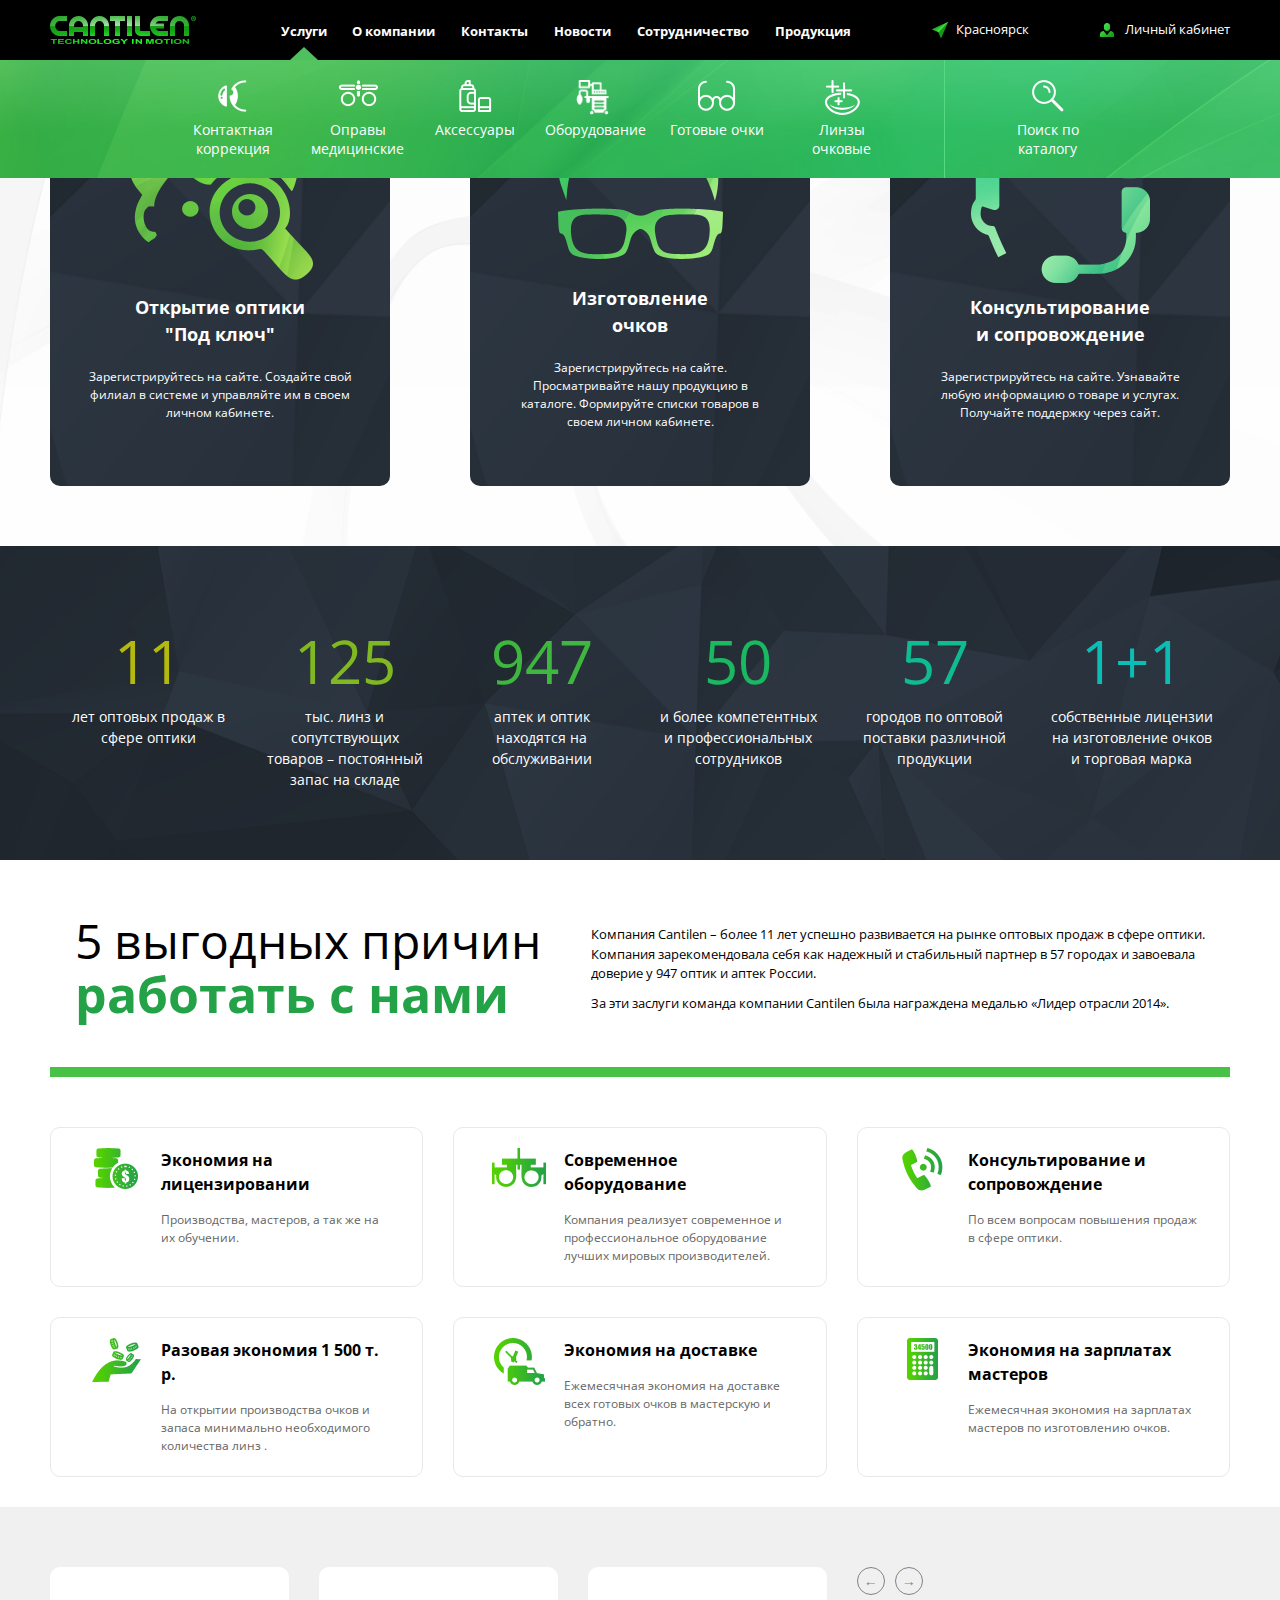
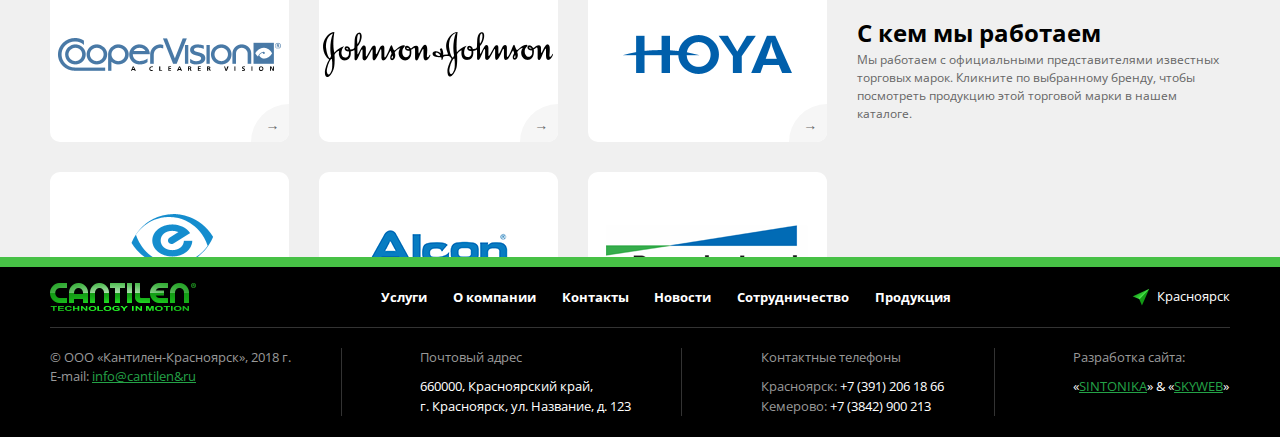
==== commit fe72a0b0: "фиксы главной + менюшки адаптив" ====
--- a/index.html
+++ b/index.html
@@ -156,50 +156,52 @@
         </div>
     </nav>
 
-    <div class="c-inner">
-        <div class="serv grid _3 _mobile">
-            <div class="grid__item">
-                <div class="serv__item">
-                    <div class="serv__item-img">
-                        <img src="img/icons/b_icon_1.png" alt="">
-                    </div>
-                    <div class="serv__item-title">
-                        Открытие оптики "Под ключ"
-                    </div>
-                    <div class="serv__item-desc">
-                        Зарегистрируйтесь на сайте. Создайте  свой филиал в системе и управляйте им в своем личном кабинете.
-                    </div>
-                    <a href="#" class="serv__item-link">&darr;</a>
-                </div>
-            </div>
-            <div class="grid__item">
-                <div class="serv__item">
-                    <div class="serv__item-img">
-                        <img src="img/icons/b_icon_2.png" alt="">
-                    </div>
-                    <div class="serv__item-title">
-                        Изготовление
-                        очков
-                    </div>
-                    <div class="serv__item-desc">
-                        Зарегистрируйтесь на сайте. Просматривайте нашу продукцию в каталоге. Формируйте списки товаров в своем личном кабинете.
-                    </div>
-                    <a href="#" class="serv__item-link">&darr;</a>
-                </div>
-            </div>
-            <div class="grid__item">
-                <div class="serv__item">
-                    <div class="serv__item-img">
-                        <img src="img/icons/b_icon_3.png" alt="">
-                    </div>
-                    <div class="serv__item-title">
-                        Консультирование
-                        и сопровождение
-                    </div>
-                    <div class="serv__item-desc">
-                        Зарегистрируйтесь на сайте. Узнавайте любую информацию о товаре и услугах. Получайте поддержку через сайт.
-                    </div>
-                    <a href="#" class="serv__item-link">&darr;</a>
+    <div class="serv-overlay">
+        <div class="c-inner">
+            <div class="serv grid _3 _mobile">
+                <div class="grid__item">
+                    <div class="serv__item">
+                        <div class="serv__item-img">
+                            <img src="img/icons/b_icon_1.png" alt="">
+                        </div>
+                        <div class="serv__item-title">
+                            Открытие оптики "Под ключ"
+                        </div>
+                        <div class="serv__item-desc">
+                            Зарегистрируйтесь на сайте. Создайте  свой филиал в системе и управляйте им в своем личном кабинете.
+                        </div>
+                        <a href="#" class="serv__item-link">&darr;</a>
+                    </div>
+                </div>
+                <div class="grid__item">
+                    <div class="serv__item">
+                        <div class="serv__item-img">
+                            <img src="img/icons/b_icon_2.png" alt="">
+                        </div>
+                        <div class="serv__item-title">
+                            Изготовление
+                            очков
+                        </div>
+                        <div class="serv__item-desc">
+                            Зарегистрируйтесь на сайте. Просматривайте нашу продукцию в каталоге. Формируйте списки товаров в своем личном кабинете.
+                        </div>
+                        <a href="#" class="serv__item-link">&darr;</a>
+                    </div>
+                </div>
+                <div class="grid__item">
+                    <div class="serv__item">
+                        <div class="serv__item-img">
+                            <img src="img/icons/b_icon_3.png" alt="">
+                        </div>
+                        <div class="serv__item-title">
+                            Консультирование
+                            и сопровождение
+                        </div>
+                        <div class="serv__item-desc">
+                            Зарегистрируйтесь на сайте. Узнавайте любую информацию о товаре и услугах. Получайте поддержку через сайт.
+                        </div>
+                        <a href="#" class="serv__item-link">&darr;</a>
+                    </div>
                 </div>
             </div>
         </div>
--- a/css/style.css
+++ b/css/style.css
@@ -38,14 +38,15 @@
     /*padding-top: 240px;*/
     padding-bottom: 180px;
     /*padding-bottom: 200px;*/
-    /*padding-left: 10px;*/
-    /*padding-right: 10px;*/
+    padding-left: 10px;
+    padding-right: 10px;
     margin: 0 auto;
     max-width: 1200px;
     min-height: 100vh;
     overflow-x: hidden;
     }
 .wrapper._main {
+    padding: 0;
     max-width: 100%;
     }
 
@@ -126,6 +127,7 @@
     .radio__label {
         position: relative;
         padding: 0 10px 0 25px;
+        display: block;
         }
     .radio__label:before,
     .radio__label:after {
@@ -168,6 +170,7 @@
     .check__label {
         position: relative;
         padding: 0 10px 0 25px;
+        display: block;
         }
     .check__label:before,
     .check__label:after {
@@ -349,7 +352,8 @@
 
     }
     .main p {
-        margin: 0 0 40px;
+        margin: 0 0 20px;
+        /*margin: 0 0 40px;*/
         }
     .main em {
         font-style: italic;
@@ -629,16 +633,20 @@
     .m-nav__link:visited {
         position: relative;
         padding: 0 10px;
-        display: block;
+        /*display: block;*/
+        display: inline-block;
+        vertical-align: middle;
         font-size: 13px;
         font-weight: bold;
-        line-height: 60px;
+        line-height: 20px;
+        /*line-height: 60px;*/
         text-decoration: none;
         color: #ffffff;
         }
     .m-nav__item,
     .m-nav__item:visited {
         position: relative;
+        line-height: 60px;
         }
     .m-nav__item._sub:before {
         position: absolute;
@@ -648,7 +656,8 @@
         height: 0;
         border-style: solid;
         border-width: 0 14px 13px 14px;
-        border-color: transparent transparent #4dc974 transparent;
+        border-color: transparent transparent #4fc05f transparent;
+        /*border-color: transparent transparent #4dc974 transparent;*/
         content: '';
         display: block;
         /*display: none;*/
@@ -674,7 +683,10 @@
     width: 100%;
     /*display: flex;*/
     /*justify-content: center;*/
-    background: #4dc974;
+    /*background: #4dc974;*/
+    background: url("../img/bg_subnav.png") top center no-repeat;
+    -webkit-background-size: cover;
+    background-size: cover;
     /*display: none;*/
     opacity: 0;
     overflow: hidden;
@@ -739,19 +751,26 @@
     .subnav__link,
     .subnav__link:visited {
         position: relative;
-        padding: 40px 0 0;
+        padding: 40px 15px 0;
+        /*padding: 40px 0 0;*/
         /*padding: 40px 0 20px;*/
-        margin: 0 10px;
-        width: 105px;
+            /*margin: 0 10px;*/
+        max-width: 125px;
+        min-width: 90px;
+        /*width: 105px;*/
         display: block;
         text-align: center;
         text-decoration: none;
+        line-height: initial;
         color: #ffffff;
         }
     .subnav__link:visited:hover,
     .subnav__link:hover {
         color: #ffffff;
         text-decoration: none;
+        }
+    .subnav__link._no-img {
+        padding: 0;
         }
         .subnav__link img {
             position: absolute;
@@ -772,7 +791,10 @@
     flex-flow: row wrap;
     justify-content: flex-start;
     align-items: stretch;
-    background: #4dc974;
+    /*background: #4dc974;*/
+    background: url("../img/bg_subnav.png") top center no-repeat;
+    -webkit-background-size: cover;
+    background-size: cover;
     }
     .mob-subnav__item {
         /*padding: 15px;*/
@@ -819,11 +841,14 @@
 /*Search*/
 
 .search {
+    height: 100%;
     }
     .search__inner {
         /*padding: 20px 0;*/
+        height: 100%;
         display: flex;
         flex-flow: row nowrap;
+        line-height: initial;
         }
     .subnav-overlay__inner._active .search__inner {
         margin: 0 auto;
@@ -916,10 +941,18 @@
 
 /*Services*/
 
+.serv-overlay {
+    background: url("../img/bg_light.png") top center no-repeat;
+    -webkit-background-size: cover;
+    background-size: cover;
+    }
 .serv {
     margin: 0 -40px;
     padding-top: 40px;
     }
+    .serv._cat {
+
+        }
     .serv > .grid__item {
         padding: 0 40px 60px;
         }
@@ -938,6 +971,9 @@
         -webkit-background-size: cover;
         background-size: cover;
         }
+    .serv._cat .serv__item {
+        padding: 30px;
+        }
         .serv__item-img {
             /*max-width: 190px;*/
             min-height: 210px;
@@ -946,6 +982,9 @@
             align-items: center;
             flex: 0 0 50%;
             }
+        .serv._cat .serv__item-img {
+            min-height: 150px;
+            }
             .serv__item-img img {
                 height: auto;
                 width: auto;
@@ -958,6 +997,9 @@
             max-width: 180px;
             font-size: 18px;
             font-weight: bold;
+            }
+        .serv._cat .serv__item-title {
+            max-width: 200px;
             }
         .serv__item-desc {
             margin-bottom: 20px;
@@ -1227,6 +1269,372 @@
 
             }
 
+/*Catalog*/
+
+.cat {
+
+    }
+    .cat__sidebar {
+
+        }
+        .cat__sidebar-btn {
+
+            }
+            .cat__sidebar-btn {
+                margin-bottom: 20px;
+                width: 100%;
+                }
+    .cat__main {
+
+        }
+        .cat__main-head {
+            margin-bottom: 20px;
+            padding-bottom: 10px;
+            display: flex;
+            flex-flow: row nowrap;
+            justify-content: space-between;
+            border-bottom: 1px solid #e8e8e8;
+            }
+            .cat__main-head-item {
+                display: flex;
+                }
+                .cat__main-head-name {
+                    margin: 0 10px 0 0;
+                    }
+                .cat__main-head-control {
+                    display: block;
+                    cursor: pointer;
+                    }
+                .cat__main-head-control._active {
+                    text-decoration: none;
+                    color: #000000;
+                    cursor: default;
+                    }
+                .cat__main-head-control._price {
+                    margin: 0 10px 0 0;
+                    }
+                .cat__main-head-control._date {
+                    margin: 0 10px 0 0;
+                    }
+                .cat__main-head-control._list {
+
+                    }
+                .cat__main-head-control._tile {
+                    margin: 0 0 0 10px;
+                    }
+
+/*Catalog production*/
+
+.prod {
+
+    }
+    .prod * {
+        transition: all 0.2s ease;
+        }
+.prod._list {
+
+    }
+.prod._tile {
+    text-align: center;
+    }
+    .prod__inner {
+
+        }
+    .prod__item {
+        margin-bottom: 20px;
+        padding-bottom: 20px;
+        display: flex;
+        }
+    .prod._list .prod__item {
+        flex-flow: row nowrap;
+        border-bottom: 1px solid #e8e8e8;
+        }
+    .prod._tile .prod__item {
+        flex-flow: column nowrap;
+        }
+        .prod__item-unit {
+            display: flex;
+            }
+        .prod._list .prod__item-unit {
+            padding: 0 0 0 20px;
+            display: flex;
+            flex: 1 1 100%;
+            justify-content: space-between;
+            align-items: center;
+            }
+        .prod._list .prod__item-unit._img {
+            padding: 0;
+            flex: 0 0 60px;
+            }
+        .prod._tile .prod__item-unit {
+            flex-flow: column nowrap;
+            }
+        .prod._tile .prod__item-unit._img {
+            flex-flow: column nowrap;
+            }
+            .prod__item-img {
+                display: block;
+                }
+                .prod__item-img img {
+                    max-width: 100%;
+                    width: auto;
+                    height: auto;
+                    display: block;
+                    }
+                .prod._tile .prod__item-img img {
+                    width: 100%;
+                    }
+            .prod__item-title {
+                font-size: 16px;
+                }
+            .prod._tile .prod__item-title {
+                margin: 10px 0 0;
+                min-height: 60px;
+                font-size: 13px;
+                }
+            .prod__item-price {
+                padding: 0 25px;
+                font-size: 24px;
+                font-weight: bold;
+                }
+            .prod._list .prod__item-price {
+                flex: 1 1 160px;
+                text-align: right;
+                white-space: nowrap;
+                }
+            .prod__item-btn {
+
+                }
+            .prod._tile .prod__item-btn {
+                display: none;
+                }
+
+/*Catalog sidebar*/
+
+.s-sec {
+
+    }
+    .s-sec__title {
+        padding: 0 20px;
+        border-bottom: 10px solid #47c149;
+        border-radius: 10px 10px 0 0;
+        font-size: 18px;
+        font-weight: bold;
+        line-height: 40px;
+        background: #f0f0f0;
+        }
+    .s-sec__main {
+        margin: 0 0 20px;
+        padding: 10px 20px;
+        max-height: 270px;
+        border: 1px solid #e8e8e8;
+        border-top: 0;
+        border-radius: 0 0 10px 10px;
+        overflow-y: auto;
+        }
+        .s-sec__main > .check {
+            display: block;
+            }
+
+/*Catalog detail*/
+
+.d-cat {
+
+    }
+    .d-cat__unit {
+
+        }
+        .d-cat__preview {
+
+            }
+            .d-cat__preview-title {
+                display: none;
+                }
+            .d-cat__preview-img {
+                margin-bottom: 30px;
+                }
+                .d-cat__preview-img img {
+                    width: 100%;
+                    height: auto;
+                    display: block;
+                    }
+            .d-cat__preview-slider {
+
+                }
+                .d-cat__preview-slider img {
+                    width: 100%;
+                    height: auto;
+                    }
+                .d-cat__preview-slider._slider .control {
+                    top: 17%;
+                    }
+        .d-cat__head {
+
+            }
+            .d-cat__head-item {
+                margin: 0 0 20px;
+                }
+                .d-cat__head-item-title {
+
+                    }
+                    .d-cat__head-item-title > * {
+                        margin-bottom: 0;
+                        }
+                .d-cat__head-item-art {
+
+                    }
+                .d-cat__head-item-price {
+                    margin: -10px 30px 0 0;
+                    display: inline-block;
+                    vertical-align: middle;
+                    font-size: 48px;
+                    font-weight: bold;
+                    }
+                    .d-cat__head-item-price span {
+                        margin: -10px 0 0;
+                        display: block;
+                        font-size: 13px;
+                        font-weight: normal;
+                        color: #666666;
+                        }
+                .d-cat__head-item-btn {
+                    display: inline-block;
+                    vertical-align: middle;
+                    }
+        .d-cat__tabs {
+
+            }
+            .d-cat__tabs-head {
+                display: flex;
+                flex-flow: row nowrap;
+                border-bottom: 1px solid #e8e8e8;
+                }
+                .d-cat__tabs-head-item {
+                    margin: 0 2px -1px;
+                    padding: 0 10px;
+                    flex: 1 1 160px;
+                    border: 1px solid #f0f0f0;
+                    border-bottom: 1px solid transparent;
+                    border-radius: 5px 5px 0 0;
+                    line-height: 30px;
+                    white-space: nowrap;
+                    -ms-text-overflow: ellipsis;
+                    text-overflow: ellipsis;
+                    text-align: center;
+                    background: #f0f0f0;
+                    cursor: pointer;
+                    }
+                .d-cat__tabs-head-item:first-child {
+                    margin-left: 0;
+                    }
+                .d-cat__tabs-head-item._active {
+                    border: 1px solid #e8e8e8;
+                    border-bottom: 1px solid #fff;
+                    background: #ffffff;
+                    cursor: default;
+                    }
+            .d-cat__tabs-main {
+                padding: 30px 0;
+                }
+                .d-cat__tabs-main > *._hide {
+                    height: 0;
+                    overflow: hidden;
+                    }
+                .d-cat__tabs-main > *._show {
+                    height: auto;
+                    }
+                .d-cat__tabs-main-text {
+
+                    }
+                .d-cat__tabs-main-faq {
+
+                    }
+                .d-cat__tabs-main-chars {
+
+                    }
+
+/*Faq*/
+
+.faq {
+
+    }
+    .faq__item {
+        margin-bottom: 20px;
+        display: flex;
+        flex-flow: column nowrap;
+        align-items: flex-start;
+        }
+        .faq__item-a,
+        .faq__item-q {
+            padding: 10px 20px;
+            width: 80%;
+            border-radius: 10px;
+            }
+        .faq__item-q {
+            margin-bottom: 10px;
+            background: #f0f0f0;
+            font-weight: bold;
+            }
+        .faq__item-a {
+            position: relative;
+            border: 1px solid #e8e8e8;
+            align-self: flex-end;
+            }
+        .faq__item-a:before,
+        .faq__item-a:after {
+            position: absolute;
+            bottom: 100%;
+            display: block;
+            content: '';
+            }
+        .faq__item-a:before {
+            left: 35px;
+            width: 0;
+            height: 0;
+            border-style: solid;
+            border-width: 0 11px 11px 11px;
+            border-color: transparent transparent #e8e8e8 transparent;
+            }
+        .faq__item-a:after {
+            left: 36px;
+            width: 0;
+            height: 0;
+            border-style: solid;
+            border-width: 0 10px 10px 10px;
+            border-color: transparent transparent #ffffff transparent;
+            }
+
+/*Characteristics*/
+
+.chars {
+    display: flex;
+    flex-flow: column nowrap;
+    align-items: stretch;
+    }
+    .chars__unit {
+        margin-bottom: 20px;
+        display: flex;
+        flex-flow: row nowrap;
+        justify-content: stretch;
+        }
+        .chars__unit-item {
+            flex-grow: 1;
+            flex-shrink: 1;
+            border-bottom: 1px dotted #e8e8e8;
+            line-height: 0.9;
+            text-transform: capitalize;
+            }
+        .chars__unit-item:first-child {
+            padding-right: 10px;
+            flex-grow: 0;
+            border-color: transparent;
+            }
+        .chars__unit-item:last-child {
+            padding-left: 10px;
+            flex-grow: 0;
+            border-color: transparent;
+            }
+
 /*Footer*/
 
 .footer {
@@ -1294,26 +1702,16 @@
     }
 
 @media (max-width: 959px) {
-
-    }
-@media (max-width: 639px) {
-    body {
+    .logo {
+        min-width: 85px;
+        -webkit-background-size: contain;
+        background-size: contain;
+        }
+    .m-nav__link,
+    .m-nav__link:visited {
+        padding: 0 7px;
         font-size: 12px;
-        }
-    .wrapper._main {
-        padding-bottom: 300px;
-        }
-    .m-overlay__item._nav {
-        /*display: none;*/
-        }
-    .m-overlay__item._burger {
-        display: block;
-        }
-    .m-nav {
-        display: none;
-        }
-    .mob-subnav {
-        display: flex;
+        white-space: nowrap;
         }
     .location,
     .location:visited,
@@ -1329,6 +1727,68 @@
         -webkit-filter: grayscale(100%);
         filter: grayscale(100%);
         }
+    .subnav__link,
+    .subnav__link:visited {
+        padding-left: 5px;
+        padding-right: 5px;
+        min-width: 50px;
+        font-size: 13px;
+        }
+    .subnav-overlay__item {
+        padding: 0;
+        }
+    .subnav-overlay__inner._active .search__inner {
+        /*justify-content: flex-start;*/
+        }
+    .search__btn,
+    .search__btn:visited {
+        width: auto;
+        font-size: 13px;
+        }
+    .search__input {
+        width: calc(100% - 110px);
+        /*width: auto;*/
+        }
+    }
+@media (max-width: 639px) {
+    body {
+        font-size: 12px;
+        }
+    .wrapper,
+    .wrapper._main {
+        padding-left: 10px;
+        padding-right: 10px;
+        padding-bottom: 330px;
+        }
+    .logo {
+        min-width: 150px;
+        }
+    .m-overlay__item._nav {
+        /*display: none;*/
+        }
+    .m-overlay__item._burger {
+        display: block;
+        }
+    .m-nav {
+        display: none;
+        }
+    .mob-subnav {
+        display: flex;
+        }
+    .location,
+    .location:visited,
+    .burger,
+    .burger:visited,
+    .login,
+    .login:visited {
+        font-size: 0;
+        }
+    .location:hover,
+    .burger:hover,
+    .login:hover {
+        -webkit-filter: grayscale(100%);
+        filter: grayscale(100%);
+        }
     .serv > .grid__item {
         /*padding-top: 0;*/
         padding-bottom: 20px;
@@ -1384,6 +1844,30 @@
         margin-top: -10px;
         font-size: 34px;
         }
+    .prod._list .prod__item-unit {
+        align-items: flex-start;
+        }
+    .prod._list .prod__item-unit {
+        flex-flow: row wrap;
+        /*justify-content: flex-start;*/
+        }
+    .prod._list .prod__item-title {
+        padding: 0 0 10px;
+        }
+    .prod._list .prod__item-price {
+        padding: 0;
+        flex: 1 1 160px;
+        text-align: left;
+        }
+    .cat__main-head-name {
+        display: none;
+        }
+    .d-cat__preview-title {
+        display: block;
+        }
+    .d-cat__head-item-title {
+        display: none;
+        }
     .footer__inner-unit {
         flex-flow: column nowrap;
         }
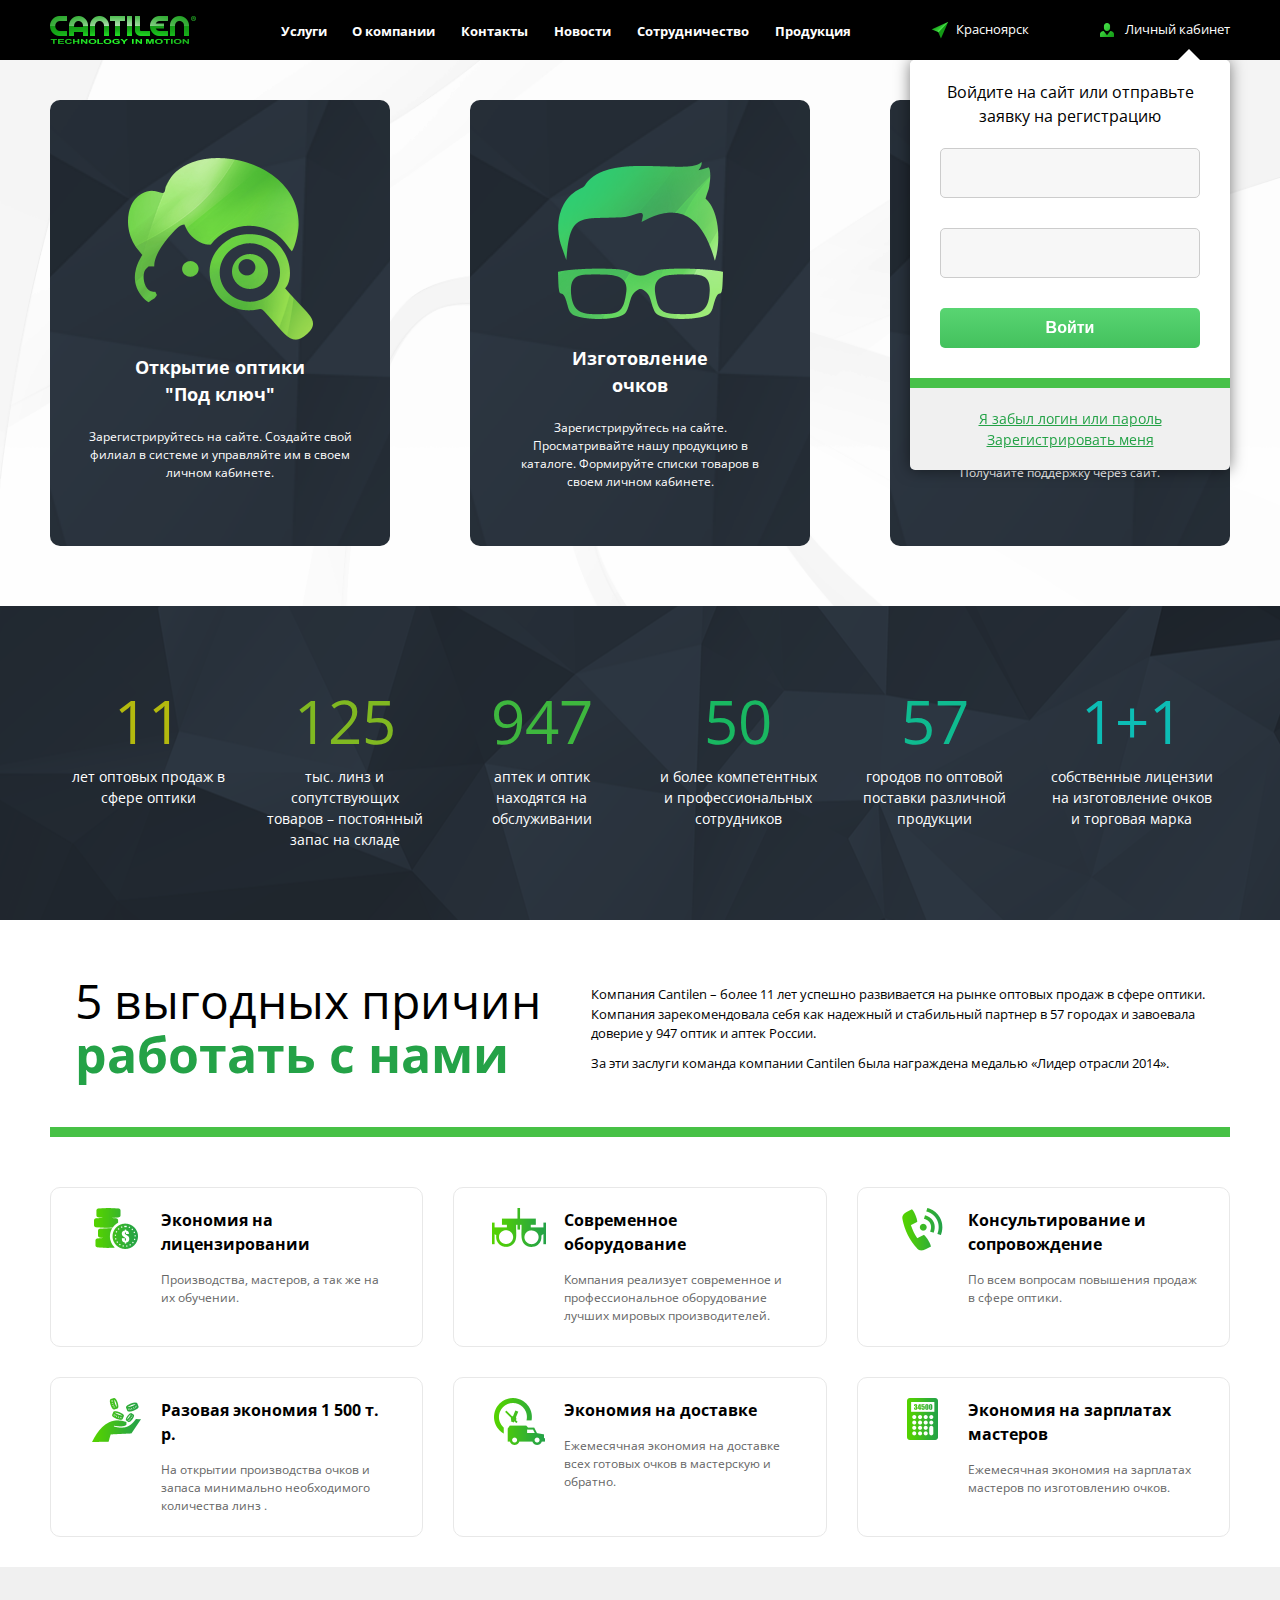
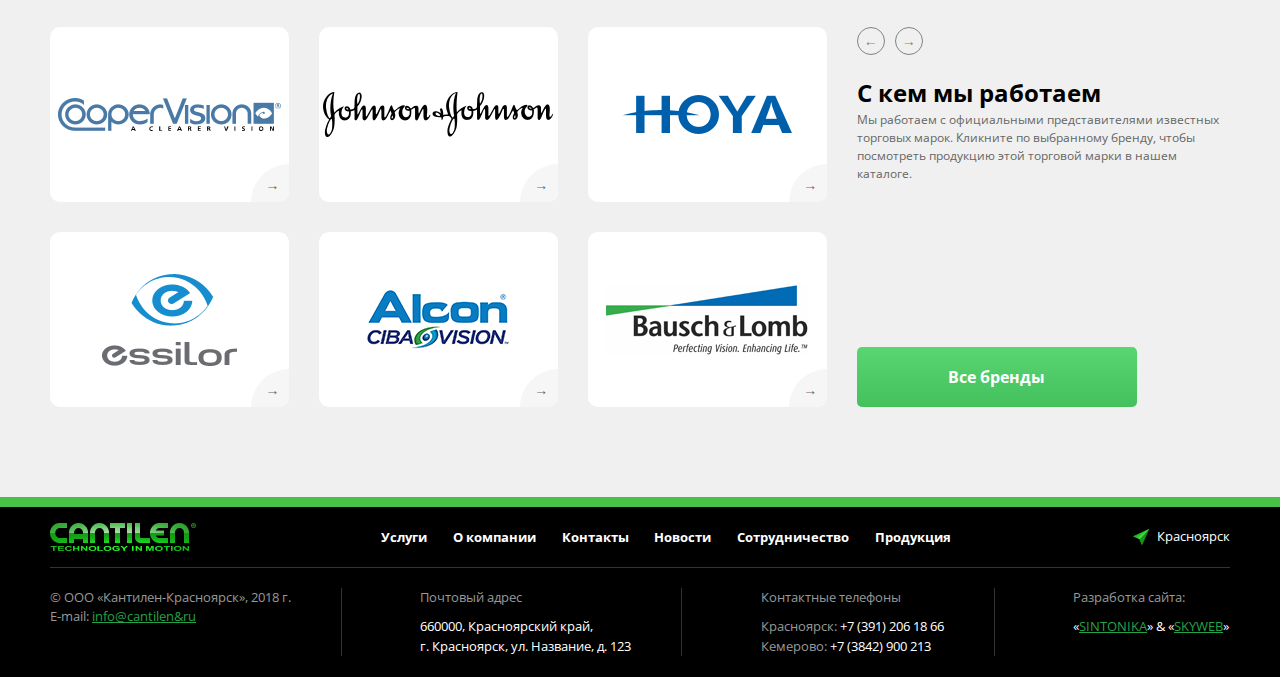
==== commit 4e85fc50: "фиксы хедера + модалка авторизации" ====
--- a/index.html
+++ b/index.html
@@ -20,7 +20,7 @@
             <div class="m-overlay__item _nav">
                 <nav class="m-nav">
                     <ul>
-                        <li class="m-nav__item _sub _active">
+                        <li class="m-nav__item _sub">
                             <a href="#" class="m-nav__link">Услуги</a>
                             <div class="subnav-overlay">
                                 <div class="subnav-overlay__inner">
@@ -28,37 +28,49 @@
                                         <ul class="subnav">
                                             <li class="subnav__item">
                                                 <a href="#" class="subnav__link _aligner">
-                                                    <img src="img/icons/n_icon_1.png" alt="">
+                                                        <span class="subnav__link-img">
+                                                            <img src="img/icons/n_icon_1.png" alt="">
+                                                        </span>
                                                     Контактная коррекция
                                                 </a>
                                             </li>
                                             <li class="subnav__item">
                                                 <a href="#" class="subnav__link _aligner">
-                                                    <img src="img/icons/n_icon_2.png" alt="">
+                                                        <span class="subnav__link-img">
+                                                            <img src="img/icons/n_icon_2.png" alt="">
+                                                        </span>
                                                     Оправы медицинские
                                                 </a>
                                             </li>
                                             <li class="subnav__item">
                                                 <a href="#" class="subnav__link _aligner">
-                                                    <img src="img/icons/n_icon_3.png" alt="">
+                                                        <span class="subnav__link-img">
+                                                            <img src="img/icons/n_icon_3.png" alt="">
+                                                        </span>
                                                     Аксессуары
                                                 </a>
                                             </li>
                                             <li class="subnav__item">
                                                 <a href="#" class="subnav__link _aligner">
-                                                    <img src="img/icons/n_icon_4.png" alt="">
+                                                        <span class="subnav__link-img">
+                                                            <img src="img/icons/n_icon_4.png" alt="">
+                                                        </span>
                                                     Оборудование
                                                 </a>
                                             </li>
                                             <li class="subnav__item">
                                                 <a href="#" class="subnav__link _aligner">
-                                                    <img src="img/icons/n_icon_5.png" alt="">
+                                                        <span class="subnav__link-img">
+                                                            <img src="img/icons/n_icon_5.png" alt="">
+                                                        </span>
                                                     Готовые очки
                                                 </a>
                                             </li>
                                             <li class="subnav__item">
                                                 <a href="#" class="subnav__link _aligner">
-                                                    <img src="img/icons/n_icon_6.png" alt="">
+                                                        <span class="subnav__link-img">
+                                                            <img src="img/icons/n_icon_6.png" alt="">
+                                                        </span>
                                                     Линзы очковые
                                                 </a>
                                             </li>
@@ -69,7 +81,9 @@
                                             <div class="search__inner">
                                                 <div class="search__inner-item _first">
                                                     <a href="#" class="search__btn _aligner">
-                                                        <img src="img/icons/n_icon_7.png" alt="">
+                                                            <span class="subnav__link-img">
+                                                                <img src="img/icons/n_icon_7.png" alt="">
+                                                            </span>
                                                         Поиск по каталогу
                                                     </a>
                                                 </div>
@@ -109,8 +123,29 @@
             <div class="m-overlay__item">
                 <a href="#" class="location">Красноярск</a>
             </div>
-            <div class="m-overlay__item">
+            <div class="m-overlay__item auth">
                 <a href="#" class="login">Личный кабинет</a>
+                <div class="auth__inner">
+                    <form action="">
+                        <div class="auth__form">
+                            <div class="auth__form-title">
+                                Войдите на сайт или отправьте
+                                заявку на регистрацию
+                            </div>
+                            <div class="auth__form-unit">
+                                <input type="text" class="c-input">
+                            </div>
+                            <div class="auth__form-unit">
+                                <input type="password" class="c-input">
+                            </div>
+                            <button class="auth__form-btn btn">Войти</button>
+                        </div>
+                    </form>
+                    <div class="auth__bottom">
+                        <a href="#" class="auth__bottom-link">Я забыл логин или пароль</a>
+                        <a href="#" class="auth__bottom-link">Зарегистрировать меня</a>
+                    </div>
+                </div>
             </div>
             <div class="m-overlay__item _burger">
                 <a href="#" class="burger"></a>
--- a/css/style.css
+++ b/css/style.css
@@ -46,7 +46,8 @@
     overflow-x: hidden;
     }
 .wrapper._main {
-    padding: 0;
+    padding-left: 0;
+    padding-right: 0;
     max-width: 100%;
     }
 
@@ -61,7 +62,7 @@
 a {
     text-decoration: underline;
     color: #24a247;
-    transition: all 0.2s ease;
+    transition: all 0.3s ease;
     }
 a:visited {
     color: #226f46;
@@ -96,6 +97,7 @@
 .btn:visited:hover,
 .btn:focus,
 .btn:visited:focus {
+    text-decoration: none;
     color: #ffffff;
     background: #43c15d;
     }
@@ -153,7 +155,7 @@
         width: 10px;
         background: #43c15d;
         opacity: 0;
-        transition: all 0.2s ease;
+        transition: all 0.3s ease;
         }
     .radio input[type="radio"]:checked ~ .radio__label:after {
         opacity: 1;
@@ -195,7 +197,7 @@
         width: 10px;
         background: #43c15d;
         opacity: 0;
-        transition: all 0.2s ease;
+        transition: all 0.3s ease;
         }
     .check input[type="checkbox"]:checked ~ .check__label:after {
         opacity: 1;
@@ -213,7 +215,7 @@
     font-family: "Open Sans";
     font-size: 14px;
     color: #000;
-    transition: all 0.2s ease;
+    transition: all 0.3s ease;
     }
 .c-input::placeholder {
     font-family: "Open Sans";
@@ -249,7 +251,7 @@
     font-size: 14px;
     background: #f7f7f7;
     color: #000;
-    transition: all 0.2s ease;
+    transition: all 0.3s ease;
     }
 .c-text::placeholder,
 .c-text:-moz-placeholder,
@@ -283,18 +285,23 @@
     display: inline-block;
     border: 1px solid #ccc;
     border-radius: 5px;
-    background: #f7f7f7;
     font-family: "Open Sans";
     font-size: 14px;
     color: #000;
-    transition: all 0.2s ease;
-    }
+    transition: all 0.3s ease;
+    -webkit-appearance: none;
+    -moz-appearance: none;
+    -ms-appearance: none;
+    appearance: none;
+    background: #f7f7f7 url(../img/icons/s_bg_1.png) calc(100% - 10px) center no-repeat;
+    }
+.c-select._active,
 .c-select:focus {
     border-color: transparent;
     border-radius: 5px;
-    background: #fff;
     box-shadow: none;
     outline: none;
+    background: #f7f7f7 url(../img/icons/s_bg_2.png) calc(100% - 10px) center no-repeat;
     }
     .c-select > option {
         padding: 0 15px;
@@ -330,7 +337,7 @@
         background: #f0f0f0;
         color: #666666;
         /*opacity: 0;*/
-        transition: all 0.2s ease 0.1s;
+        transition: all 0.3s ease 0.1s;
         }
     .hint__popup:after {
         position: absolute;
@@ -455,6 +462,14 @@
                 display: block;
                 font-weight: bold;
                 }
+    .main blockquote {
+        margin-bottom: 20px;
+        padding-left: 60px;
+        font-size: 22px;
+        font-style: italic;
+        color: #24a247;
+        }
+
 h1, h2, h3, h4, h5, h6 {
     margin: 0 0 10px;
     font-weight: bold;
@@ -642,6 +657,9 @@
         /*line-height: 60px;*/
         text-decoration: none;
         color: #ffffff;
+        }
+    .m-nav__link:hover {
+        text-decoration: none;
         }
     .m-nav__item,
     .m-nav__item:visited {
@@ -662,7 +680,7 @@
         display: block;
         /*display: none;*/
         opacity: 0;
-        transition: opacity 0.2s ease;
+        transition: opacity 0.3s ease;
         }
     .m-nav__item._sub:hover:before,
     .m-nav__item._active:before {
@@ -690,10 +708,10 @@
     /*display: none;*/
     opacity: 0;
     overflow: hidden;
-    transition: opacity 0.2s ease;
-    }
-.m-nav__item._active .subnav-overlay,
-.m-nav__item:hover .subnav-overlay {
+    transition: opacity 0.3s ease;
+    }
+.m-nav__item._active .subnav-overlay/*,
+.m-nav__item:hover .subnav-overlay*/ {
     z-index: 21;
     padding: 0;
     /*padding: 20px;*/
@@ -701,6 +719,9 @@
     /*display: flex;*/
     opacity: 1;
     }
+/*.m-nav__item:hover .subnav-overlay {*/
+    /*z-index: 25;*/
+    /*}*/
     .subnav-overlay__inner {
         margin: 0 auto;
         max-width: 1200px;
@@ -751,7 +772,8 @@
     .subnav__link,
     .subnav__link:visited {
         position: relative;
-        padding: 40px 15px 0;
+        padding: 0px 15px 0;
+        /*padding: 40px 15px 0;*/
         /*padding: 40px 0 0;*/
         /*padding: 40px 0 20px;*/
             /*margin: 0 10px;*/
@@ -772,9 +794,14 @@
     .subnav__link._no-img {
         padding: 0;
         }
+        .subnav__link-img {
+            height: 40px;
+            display: block;
+            text-align: center;
+            }
         .subnav__link img {
-            position: absolute;
-            top: 0;
+            /*position: absolute;*/
+            /*top: 0;*/
             /*left: 50%;*/
             max-height: 35px;
             height: auto;
@@ -876,7 +903,8 @@
     .search__btn,
     .search__btn:visited {
         position: relative;
-        padding: 40px 0 0;
+        padding: 0px 0 0;
+        /*padding: 40px 0 0;*/
         margin: 0 10px;
         width: 105px;
         display: block;
@@ -890,9 +918,9 @@
         text-decoration: none;
         }
         .search__btn img {
-            position: absolute;
-            top: 0;
-            left: 50%;
+            /*position: absolute;*/
+            /*top: 0;*/
+            /*left: 50%;*/
             max-height: 35px;
             height: auto;
             width: auto;
@@ -939,6 +967,66 @@
     background: #ffffff;
     }
 
+/*Auth*/
+
+.auth {
+
+    }
+    .auth__inner {
+        position: absolute;
+        z-index: 7;
+        top: 100%;
+        right: 0;
+        max-width: 320px;
+        border-radius: 5px;
+        box-shadow: 0 0 15px rgba(0, 0, 0, 0.5);
+        }
+    .auth__inner:before {
+        position: absolute;
+        z-index: 9;
+        bottom: 100%;
+        /*bottom: 0;*/
+        right: 30px;
+        width: 0;
+        height: 0;
+        border-style: solid;
+        border-width: 0 11px 11px 11px;
+        border-color: transparent transparent #ffffff transparent;
+        content: '';
+        }
+        .auth__form,
+        .auth__bottom {
+            padding: 20px 30px;
+            }
+        .auth__form {
+            border-radius: 5px 5px 0 0;
+            background: #ffffff;
+            }
+            .auth__form-title {
+                font-size: 16px;
+                text-align: center;
+                color: #000000;
+                }
+            .auth__form-unit {
+                margin: 10px 0;
+                }
+            .auth__form-btn {
+                margin: 10px 0;
+                width: 100%;
+                }
+        .auth__bottom {
+            border-top: 10px solid #47c149;
+            border-radius: 0 0 5px 5px;
+            display: flex;
+            flex-flow: column nowrap;
+            justify-content: center;
+            align-items: center;
+            background: #f0f0f0;
+            }
+            .auth__bottom-link {
+
+                }
+
 /*Services*/
 
 .serv-overlay {
@@ -956,7 +1044,10 @@
     .serv > .grid__item {
         padding: 0 40px 60px;
         }
-    .serv__item {
+    .serv__item,
+    a.serv__item,
+    .serv__item:hover,
+    a.serv__item:hover {
         position: relative;
         padding: 35px;
         height: 100%;
@@ -966,6 +1057,7 @@
         align-items: center;
         border-radius: 10px;
         text-align: center;
+        text-decoration: none;
         color: #ffffff;
         background: url("../img/bg_dark.png") center no-repeat;
         -webkit-background-size: cover;
@@ -1329,7 +1421,7 @@
 
     }
     .prod * {
-        transition: all 0.2s ease;
+        transition: all 0.3s ease;
         }
 .prod._list {
 
@@ -1412,7 +1504,7 @@
 /*Catalog sidebar*/
 
 .s-sec {
-
+    margin-bottom: 20px;
     }
     .s-sec__title {
         padding: 0 20px;
@@ -1424,7 +1516,8 @@
         background: #f0f0f0;
         }
     .s-sec__main {
-        margin: 0 0 20px;
+        margin: 0;
+        /*margin: 0 0 20px;*/
         padding: 10px 20px;
         max-height: 270px;
         border: 1px solid #e8e8e8;
@@ -1435,6 +1528,7 @@
         .s-sec__main > .check {
             display: block;
             }
+        
 
 /*Catalog detail*/
 
@@ -1635,6 +1729,157 @@
             border-color: transparent;
             }
 
+/*News*/
+
+.news {
+
+    }
+    .news > .grid__item {
+        display: flex;
+        flex-flow: row nowrap;
+        align-items: stretch;
+        }
+    .news__item {
+        position: relative;
+        padding-bottom: 60px;
+        margin-bottom: 30px;
+        /*height: 100%;*/
+        display: flex;
+        flex-flow: column nowrap;
+        justify-content: flex-start;
+        background: #f0f0f0;
+        }
+        .news__item-img {
+            overflow: hidden;
+            display: block;
+            }
+            .news__item-img img {
+                width: 100%;
+                height: auto;
+                display: block;
+                transition: all 0.3s ease;
+                }
+            .news__item-img:hover img {
+                -webkit-transform: scale(1.1, 1.1);
+                -moz-transform: scale(1.1, 1.1);
+                -ms-transform: scale(1.1, 1.1);
+                -o-transform: scale(1.1, 1.1);
+                transform: scale(1.1, 1.1);
+                }
+        .news__item-title {
+            padding: 10px 20px;
+            border-top: 10px solid #47c149;
+            }
+        .news__item-desc {
+            padding: 0 20px;
+            color: #666;
+            }
+        .news__item-date {
+            position: absolute;
+            bottom: 0;
+            left: 0;
+            padding: 20px;
+            font-size: 12px;
+            color: #666;
+            }
+
+/*News detail*/
+
+.d-news {
+
+    }
+    .d-news__title {
+        margin-bottom: 30px;
+        border-bottom: 1px solid #e8e8e8;
+        }
+        .d-news__title-date {
+            margin: 20px 0 10px;
+            display: block;
+            font-size: 12px;
+            font-weight: normal;
+            }
+    .d-news .main img {
+        margin: 0 15px 15px 0;
+        float: left;
+        }
+    .d-news__others {
+        margin: 30px 0;
+        }
+        .d-news__others-title {
+            margin: 30px 0;
+            }
+
+/*Contacts*/
+
+.contacts {
+    position: relative;
+    padding-top: 20px;
+    }
+    .contacts__title {
+        margin: 0 auto 60px;
+        max-width: 1200px;
+        }
+    .contacts__map {
+        /*margin: 0 -10px;*/
+        }
+        .contacts__map iframe {
+            width: 100%;
+            }
+    .contacts__info {
+        position: absolute;
+        z-index: 5;
+        bottom: 0;
+        margin: 0;
+        padding: 40px 0 20px;
+        min-width: 100vw;
+        /*width: 100%;*/
+        background: rgba(61, 191, 115, 0.8); /* Old browsers */
+        background: -moz-linear-gradient(left, rgba(72, 193, 70, 1) 0%, rgba(61, 191, 115, 1) 100%); /* FF3.6-15 */
+        background: -webkit-linear-gradient(left, rgba(72, 193, 70, 1), rgba(61, 191, 115, 1) 100%); /* Chrome10-25,Safari5.1-6 */
+        background: linear-gradient(to right, rgba(72, 193, 70, 1), rgba(61, 191, 115, 1) 100%); /* W3C, IE10+, FF16+, Chrome26+, Opera12+, Safari7+ */
+        /*background: -moz-linear-gradient(left, rgba(72, 193, 70, 0.8) 0%, rgba(61, 191, 115, 0.8) 100%); !* FF3.6-15 *!*/
+        /*background: -webkit-linear-gradient(left, rgba(72, 193, 70, 0.8), rgba(61, 191, 115, 0.8) 100%); !* Chrome10-25,Safari5.1-6 *!*/
+        /*background: linear-gradient(to right, rgba(72, 193, 70, 0.8), rgba(61, 191, 115, 0.8) 100%); !* W3C, IE10+, FF16+, Chrome26+, Opera12+, Safari7+ *!*/
+        }
+        .contacts__info-inner {
+            margin: 0 auto;
+            max-width: 1200px;
+            }
+        .contacts__info-unit {
+            /*padding: 20px 0 0;*/
+            display: flex;
+            flex-flow: row wrap;
+            justify-content: space-between;
+            }
+        .contacts__info-unit:last-child {
+            justify-content: flex-end;
+            }
+        .contacts__info-item {
+            padding: 0 0 20px 40px;
+            background: top left no-repeat;
+            }
+        .contacts__info-item:first-child {
+            background-image: url(../img/icons/marker_white.png);
+            }
+        .contacts__info-item:last-child {
+            background-image: url(../img/icons/phone_white.png);
+            }
+            .contacts__info-item-btn {
+                padding: 0 15px;
+                border: 1px solid #fff;
+                border-radius: 5px;
+                font-size: 13px;
+                text-decoration: none;
+                line-height: 40px;
+                color: #ffffff;
+                }
+            .contacts__info-item-btn:hover {
+                border: 1px solid #fff;
+                text-decoration: none;
+                color: #000000;
+                background: #ffffff;
+                }
+
 /*Footer*/
 
 .footer {
@@ -1868,6 +2113,13 @@
     .d-cat__head-item-title {
         display: none;
         }
+    .contacts__map {
+        margin: 0 -10px;
+        }
+    .contacts__info {
+        padding: 20px 10px;
+        margin: 0 -10px;
+        }
     .footer__inner-unit {
         flex-flow: column nowrap;
         }
